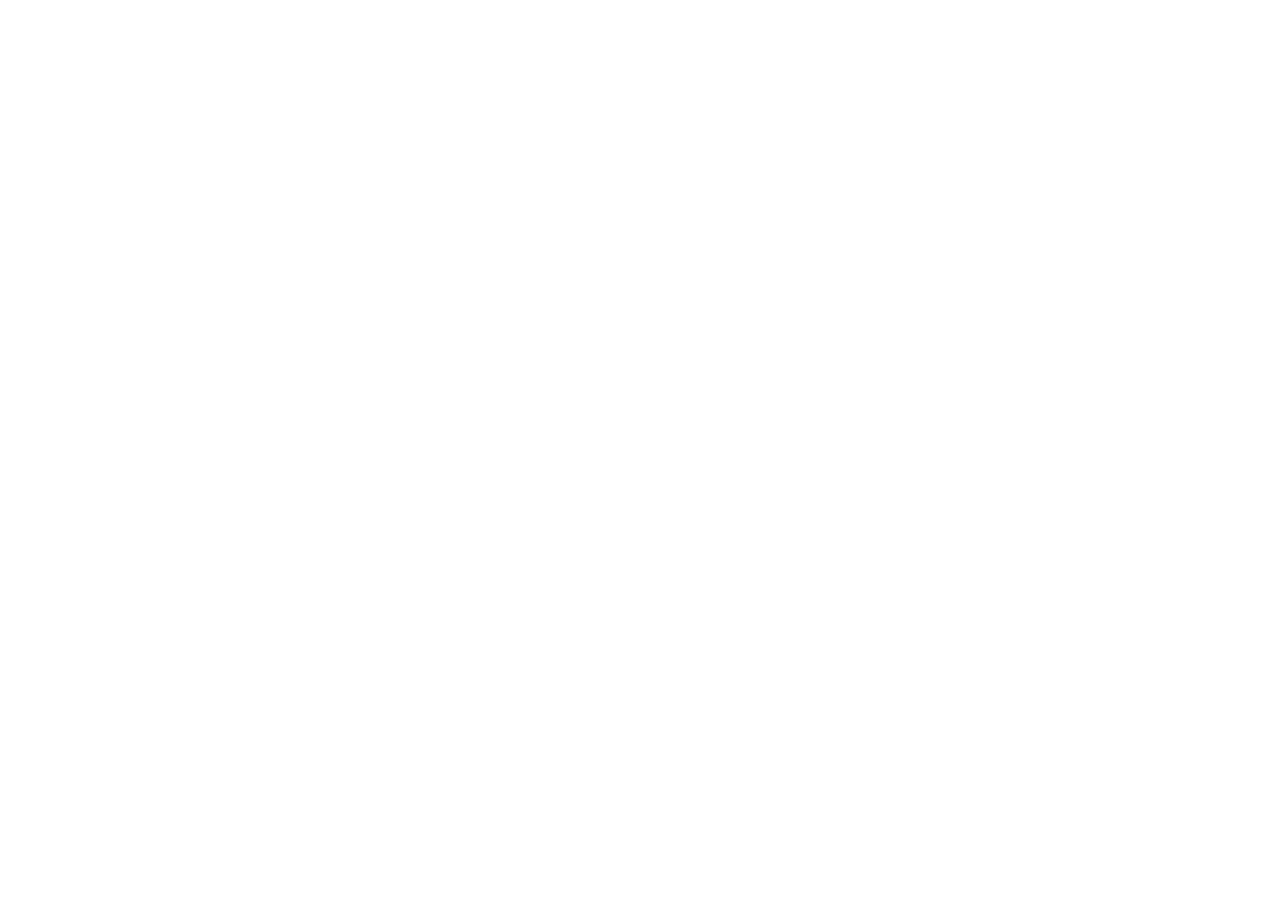
==== index.html @ 4b537f4a "init project" ====
<!DOCTYPE html>
<html lang="en">

<head>
    <meta charset="UTF-8">
    <meta name="viewport" content="width=device-width, initial-scale=1.0">
    <title>Document</title>
</head>

<body>

</body>

</html>
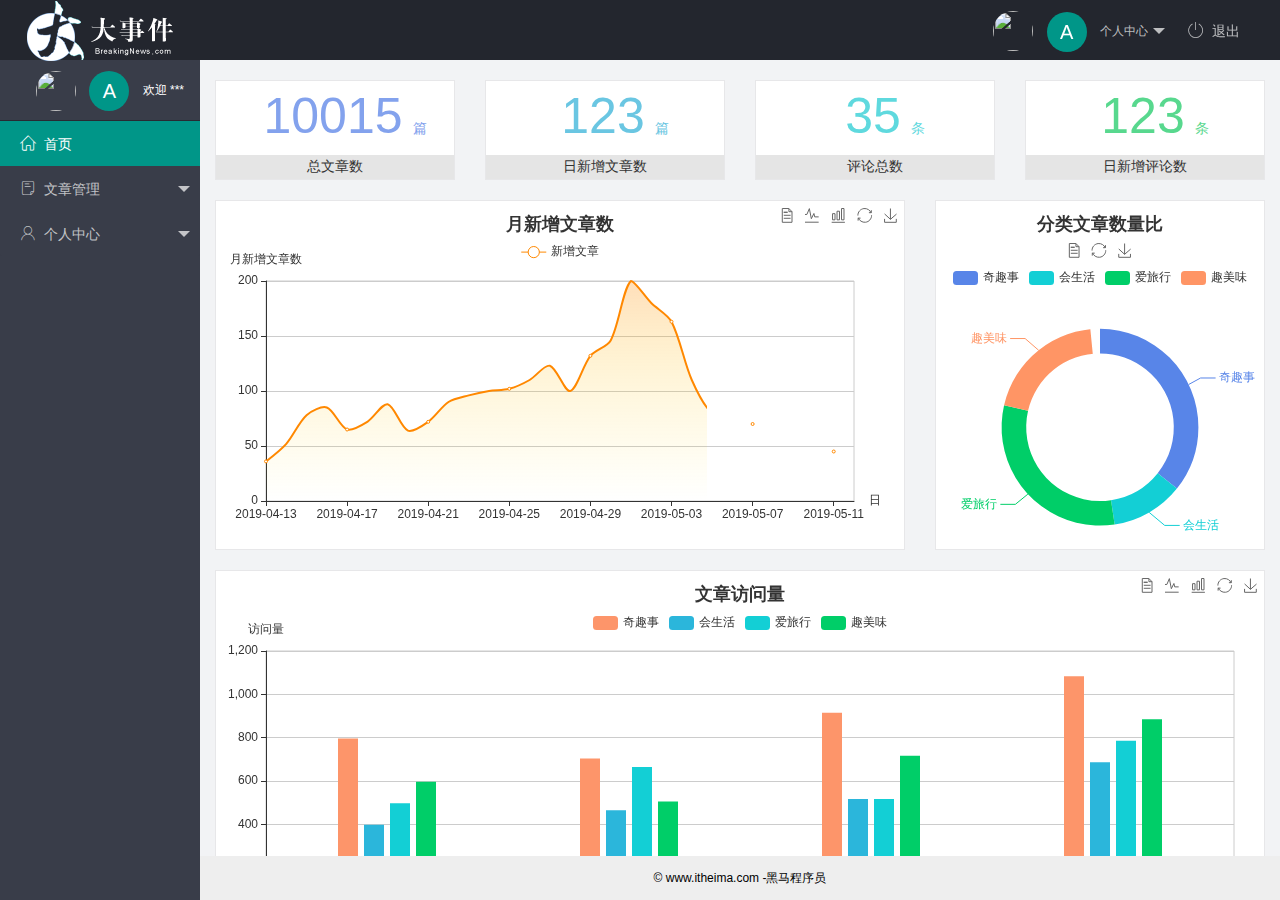
==== commit 64604e31: "完成了主页功能的开发" ====
--- a/index.html
+++ b/index.html
@@ -4,11 +4,93 @@
 <head>
     <meta charset="UTF-8">
     <meta name="viewport" content="width=device-width, initial-scale=1.0">
-    <title>Document</title>
+    <title>后台主页</title>
+    <!-- 导入layui的样式表 -->
+    <link rel="stylesheet" href="./assets/lib/layui/css/layui.css">
+    <!-- 导入第三方图标库 -->
+    <link rel="stylesheet" href="./assets/fonts/iconfont.css">
+    <!-- 导入自己的css样式 -->
+    <link rel="stylesheet" href="./assets/css/index.css">
 </head>
 
-<body>
+<body class="layui-layout-body">
+    <div class="layui-layout layui-layout-admin">
+        <div class="layui-header">
+            <div class="layui-logo">
+                <img src="./assets/images/logo.png" alt="">
+            </div>
+            <!-- 头部区域（可配合layui已有的水平导航） -->
+            <ul class="layui-nav layui-layout-right">
+                <li class="layui-nav-item">
+                    <a href="javascript:;" class="userinfo">
+                        <img src="http://t.cn/RCzsdCq" class="layui-nav-img">
+                        <span class="text-avatar">A</span>
+                        个人中心
+                    </a>
+                    <dl class="layui-nav-child">
+                        <dd><a href="">基本资料</a></dd>
+                        <dd><a href="">更换头像</a></dd>
+                        <dd><a href="">重置密码</a></dd>
+                    </dl>
+                </li>
+                <li class="layui-nav-item "><a href="javascript:;" id="btnLogout"><span
+                            class="iconfont icon-tuichu"></span>退出</a></li>
+            </ul>
+        </div>
 
+        <div class="layui-side layui-bg-black">
+            <div class="layui-side-scroll">
+                <!-- 左侧导航区域（可配合layui已有的垂直导航） -->
+                <div class="userinfo">
+                    <!-- 图片头像 -->
+                    <img src="http://t.cn/RCzsdCq" class="layui-nav-img">
+                    <!-- 文字头像 -->
+                    <span class="text-avatar">A</span>
+                    <span id="welcome">欢迎 ***</span>
+                </div>
+                <ul class="layui-nav layui-nav-tree" lay-shrink="all">
+                    <li class="layui-nav-item layui-nav-itemed">
+                    <li class="layui-nav-item layui-this">
+                        <a href="./home/dashboard.html" target="fm"><span class="iconfont icon-home"></span>首页</a>
+                    </li>
+                    </li>
+                    <li class="layui-nav-item">
+                        <a href="javascript:;"><span class="iconfont icon-16"></span>文章管理</a>
+                        <dl class="layui-nav-child">
+                            <dd><a href="javascript:;"><i class="layui-icon layui-icon-app"></i>文章类别</a></dd>
+                            <dd><a href="javascript:;"><i class="layui-icon layui-icon-app"></i>文章列表</a></dd>
+                            <dd><a href="javascript:;"><i class="layui-icon layui-icon-app"></i>发表文章</a></dd>
+                        </dl>
+                    </li>
+                    <li class="layui-nav-item">
+                        <a href="javascript:;"><span class="iconfont icon-user"></span>个人中心</a>
+                        <dl class="layui-nav-child">
+                            <dd><a href="javascript:;"><i class="layui-icon layui-icon-app"></i>基本资料</a></dd>
+                            <dd><a href="javascript:;"><i class="layui-icon layui-icon-app"></i>更换头像</a></dd>
+                            <dd><a href="javascript:;"><i class="layui-icon layui-icon-app"></i>重置密码</a></dd>
+                        </dl>
+                    </li>
+
+                </ul>
+            </div>
+        </div>
+        <!-- 内容主体区域 -->
+        <div class="layui-body">
+            <iframe name="fm" src="./home/dashboard.html" frameborder="0"></iframe>
+        </div>
+        <!-- 底部固定区域 -->
+        <div class="layui-footer">
+            © www.itheima.com -黑马程序员
+        </div>
+    </div>
+    <!-- 导入layui的JS文件 -->
+    <script src="./assets/lib/layui/layui.all.js"></script>
+    <!-- 导入 jQuery -->
+    <script src="./assets/lib/jquery.js"></script>
+    <!-- 导入自己封装的 baseAPI -->
+    <script src="./assets/js/baseAPI.js"></script>
+    <!-- 导入自己的 js 文件 -->
+    <script src="./assets/js/index.js"></script>
 </body>
 
 </html>--- a/assets/lib/layui/css/layui.css
+++ b/assets/lib/layui/css/layui.css
@@ -0,0 +1,2 @@
+/** layui-v2.5.5 MIT License By https://www.layui.com */
+ .layui-inline,img{display:inline-block;vertical-align:middle}h1,h2,h3,h4,h5,h6{font-weight:400}.layui-edge,.layui-header,.layui-inline,.layui-main{position:relative}.layui-body,.layui-edge,.layui-elip{overflow:hidden}.layui-btn,.layui-edge,.layui-inline,img{vertical-align:middle}.layui-btn,.layui-disabled,.layui-icon,.layui-unselect{-moz-user-select:none;-webkit-user-select:none;-ms-user-select:none}.layui-elip,.layui-form-checkbox span,.layui-form-pane .layui-form-label{text-overflow:ellipsis;white-space:nowrap}.layui-breadcrumb,.layui-tree-btnGroup{visibility:hidden}blockquote,body,button,dd,div,dl,dt,form,h1,h2,h3,h4,h5,h6,input,li,ol,p,pre,td,textarea,th,ul{margin:0;padding:0;-webkit-tap-highlight-color:rgba(0,0,0,0)}a:active,a:hover{outline:0}img{border:none}li{list-style:none}table{border-collapse:collapse;border-spacing:0}h4,h5,h6{font-size:100%}button,input,optgroup,option,select,textarea{font-family:inherit;font-size:inherit;font-style:inherit;font-weight:inherit;outline:0}pre{white-space:pre-wrap;white-space:-moz-pre-wrap;white-space:-pre-wrap;white-space:-o-pre-wrap;word-wrap:break-word}body{line-height:24px;font:14px Helvetica Neue,Helvetica,PingFang SC,Tahoma,Arial,sans-serif}hr{height:1px;margin:10px 0;border:0;clear:both}a{color:#333;text-decoration:none}a:hover{color:#777}a cite{font-style:normal;*cursor:pointer}.layui-border-box,.layui-border-box *{box-sizing:border-box}.layui-box,.layui-box *{box-sizing:content-box}.layui-clear{clear:both;*zoom:1}.layui-clear:after{content:'\20';clear:both;*zoom:1;display:block;height:0}.layui-inline{*display:inline;*zoom:1}.layui-edge{display:inline-block;width:0;height:0;border-width:6px;border-style:dashed;border-color:transparent}.layui-edge-top{top:-4px;border-bottom-color:#999;border-bottom-style:solid}.layui-edge-right{border-left-color:#999;border-left-style:solid}.layui-edge-bottom{top:2px;border-top-color:#999;border-top-style:solid}.layui-edge-left{border-right-color:#999;border-right-style:solid}.layui-disabled,.layui-disabled:hover{color:#d2d2d2!important;cursor:not-allowed!important}.layui-circle{border-radius:100%}.layui-show{display:block!important}.layui-hide{display:none!important}@font-face{font-family:layui-icon;src:url(../font/iconfont.eot?v=250);src:url(../font/iconfont.eot?v=250#iefix) format('embedded-opentype'),url(../font/iconfont.woff2?v=250) format('woff2'),url(../font/iconfont.woff?v=250) format('woff'),url(../font/iconfont.ttf?v=250) format('truetype'),url(../font/iconfont.svg?v=250#layui-icon) format('svg')}.layui-icon{font-family:layui-icon!important;font-size:16px;font-style:normal;-webkit-font-smoothing:antialiased;-moz-osx-font-smoothing:grayscale}.layui-icon-reply-fill:before{content:"\e611"}.layui-icon-set-fill:before{content:"\e614"}.layui-icon-menu-fill:before{content:"\e60f"}.layui-icon-search:before{content:"\e615"}.layui-icon-share:before{content:"\e641"}.layui-icon-set-sm:before{content:"\e620"}.layui-icon-engine:before{content:"\e628"}.layui-icon-close:before{content:"\1006"}.layui-icon-close-fill:before{content:"\1007"}.layui-icon-chart-screen:before{content:"\e629"}.layui-icon-star:before{content:"\e600"}.layui-icon-circle-dot:before{content:"\e617"}.layui-icon-chat:before{content:"\e606"}.layui-icon-release:before{content:"\e609"}.layui-icon-list:before{content:"\e60a"}.layui-icon-chart:before{content:"\e62c"}.layui-icon-ok-circle:before{content:"\1005"}.layui-icon-layim-theme:before{content:"\e61b"}.layui-icon-table:before{content:"\e62d"}.layui-icon-right:before{content:"\e602"}.layui-icon-left:before{content:"\e603"}.layui-icon-cart-simple:before{content:"\e698"}.layui-icon-face-cry:before{content:"\e69c"}.layui-icon-face-smile:before{content:"\e6af"}.layui-icon-survey:before{content:"\e6b2"}.layui-icon-tree:before{content:"\e62e"}.layui-icon-upload-circle:before{content:"\e62f"}.layui-icon-add-circle:before{content:"\e61f"}.layui-icon-download-circle:before{content:"\e601"}.layui-icon-templeate-1:before{content:"\e630"}.layui-icon-util:before{content:"\e631"}.layui-icon-face-surprised:before{content:"\e664"}.layui-icon-edit:before{content:"\e642"}.layui-icon-speaker:before{content:"\e645"}.layui-icon-down:before{content:"\e61a"}.layui-icon-file:before{content:"\e621"}.layui-icon-layouts:before{content:"\e632"}.layui-icon-rate-half:before{content:"\e6c9"}.layui-icon-add-circle-fine:before{content:"\e608"}.layui-icon-prev-circle:before{content:"\e633"}.layui-icon-read:before{content:"\e705"}.layui-icon-404:before{content:"\e61c"}.layui-icon-carousel:before{content:"\e634"}.layui-icon-help:before{content:"\e607"}.layui-icon-code-circle:before{content:"\e635"}.layui-icon-water:before{content:"\e636"}.layui-icon-username:before{content:"\e66f"}.layui-icon-find-fill:before{content:"\e670"}.layui-icon-about:before{content:"\e60b"}.layui-icon-location:before{content:"\e715"}.layui-icon-up:before{content:"\e619"}.layui-icon-pause:before{content:"\e651"}.layui-icon-date:before{content:"\e637"}.layui-icon-layim-uploadfile:before{content:"\e61d"}.layui-icon-delete:before{content:"\e640"}.layui-icon-play:before{content:"\e652"}.layui-icon-top:before{content:"\e604"}.layui-icon-friends:before{content:"\e612"}.layui-icon-refresh-3:before{content:"\e9aa"}.layui-icon-ok:before{content:"\e605"}.layui-icon-layer:before{content:"\e638"}.layui-icon-face-smile-fine:before{content:"\e60c"}.layui-icon-dollar:before{content:"\e659"}.layui-icon-group:before{content:"\e613"}.layui-icon-layim-download:before{content:"\e61e"}.layui-icon-picture-fine:before{content:"\e60d"}.layui-icon-link:before{content:"\e64c"}.layui-icon-diamond:before{content:"\e735"}.layui-icon-log:before{content:"\e60e"}.layui-icon-rate-solid:before{content:"\e67a"}.layui-icon-fonts-del:before{content:"\e64f"}.layui-icon-unlink:before{content:"\e64d"}.layui-icon-fonts-clear:before{content:"\e639"}.layui-icon-triangle-r:before{content:"\e623"}.layui-icon-circle:before{content:"\e63f"}.layui-icon-radio:before{content:"\e643"}.layui-icon-align-center:before{content:"\e647"}.layui-icon-align-right:before{content:"\e648"}.layui-icon-align-left:before{content:"\e649"}.layui-icon-loading-1:before{content:"\e63e"}.layui-icon-return:before{content:"\e65c"}.layui-icon-fonts-strong:before{content:"\e62b"}.layui-icon-upload:before{content:"\e67c"}.layui-icon-dialogue:before{content:"\e63a"}.layui-icon-video:before{content:"\e6ed"}.layui-icon-headset:before{content:"\e6fc"}.layui-icon-cellphone-fine:before{content:"\e63b"}.layui-icon-add-1:before{content:"\e654"}.layui-icon-face-smile-b:before{content:"\e650"}.layui-icon-fonts-html:before{content:"\e64b"}.layui-icon-form:before{content:"\e63c"}.layui-icon-cart:before{content:"\e657"}.layui-icon-camera-fill:before{content:"\e65d"}.layui-icon-tabs:before{content:"\e62a"}.layui-icon-fonts-code:before{content:"\e64e"}.layui-icon-fire:before{content:"\e756"}.layui-icon-set:before{content:"\e716"}.layui-icon-fonts-u:before{content:"\e646"}.layui-icon-triangle-d:before{content:"\e625"}.layui-icon-tips:before{content:"\e702"}.layui-icon-picture:before{content:"\e64a"}.layui-icon-more-vertical:before{content:"\e671"}.layui-icon-flag:before{content:"\e66c"}.layui-icon-loading:before{content:"\e63d"}.layui-icon-fonts-i:before{content:"\e644"}.layui-icon-refresh-1:before{content:"\e666"}.layui-icon-rmb:before{content:"\e65e"}.layui-icon-home:before{content:"\e68e"}.layui-icon-user:before{content:"\e770"}.layui-icon-notice:before{content:"\e667"}.layui-icon-login-weibo:before{content:"\e675"}.layui-icon-voice:before{content:"\e688"}.layui-icon-upload-drag:before{content:"\e681"}.layui-icon-login-qq:before{content:"\e676"}.layui-icon-snowflake:before{content:"\e6b1"}.layui-icon-file-b:before{content:"\e655"}.layui-icon-template:before{content:"\e663"}.layui-icon-auz:before{content:"\e672"}.layui-icon-console:before{content:"\e665"}.layui-icon-app:before{content:"\e653"}.layui-icon-prev:before{content:"\e65a"}.layui-icon-website:before{content:"\e7ae"}.layui-icon-next:before{content:"\e65b"}.layui-icon-component:before{content:"\e857"}.layui-icon-more:before{content:"\e65f"}.layui-icon-login-wechat:before{content:"\e677"}.layui-icon-shrink-right:before{content:"\e668"}.layui-icon-spread-left:before{content:"\e66b"}.layui-icon-camera:before{content:"\e660"}.layui-icon-note:before{content:"\e66e"}.layui-icon-refresh:before{content:"\e669"}.layui-icon-female:before{content:"\e661"}.layui-icon-male:before{content:"\e662"}.layui-icon-password:before{content:"\e673"}.layui-icon-senior:before{content:"\e674"}.layui-icon-theme:before{content:"\e66a"}.layui-icon-tread:before{content:"\e6c5"}.layui-icon-praise:before{content:"\e6c6"}.layui-icon-star-fill:before{content:"\e658"}.layui-icon-rate:before{content:"\e67b"}.layui-icon-template-1:before{content:"\e656"}.layui-icon-vercode:before{content:"\e679"}.layui-icon-cellphone:before{content:"\e678"}.layui-icon-screen-full:before{content:"\e622"}.layui-icon-screen-restore:before{content:"\e758"}.layui-icon-cols:before{content:"\e610"}.layui-icon-export:before{content:"\e67d"}.layui-icon-print:before{content:"\e66d"}.layui-icon-slider:before{content:"\e714"}.layui-icon-addition:before{content:"\e624"}.layui-icon-subtraction:before{content:"\e67e"}.layui-icon-service:before{content:"\e626"}.layui-icon-transfer:before{content:"\e691"}.layui-main{width:1140px;margin:0 auto}.layui-header{z-index:1000;height:60px}.layui-header a:hover{transition:all .5s;-webkit-transition:all .5s}.layui-side{position:fixed;left:0;top:0;bottom:0;z-index:999;width:200px;overflow-x:hidden}.layui-side-scroll{position:relative;width:220px;height:100%;overflow-x:hidden}.layui-body{position:absolute;left:200px;right:0;top:0;bottom:0;z-index:998;width:auto;overflow-y:auto;box-sizing:border-box}.layui-layout-body{overflow:hidden}.layui-layout-admin .layui-header{background-color:#23262E}.layui-layout-admin .layui-side{top:60px;width:200px;overflow-x:hidden}.layui-layout-admin .layui-body{position:fixed;top:60px;bottom:44px}.layui-layout-admin .layui-main{width:auto;margin:0 15px}.layui-layout-admin .layui-footer{position:fixed;left:200px;right:0;bottom:0;height:44px;line-height:44px;padding:0 15px;background-color:#eee}.layui-layout-admin .layui-logo{position:absolute;left:0;top:0;width:200px;height:100%;line-height:60px;text-align:center;color:#009688;font-size:16px}.layui-layout-admin .layui-header .layui-nav{background:0 0}.layui-layout-left{position:absolute!important;left:200px;top:0}.layui-layout-right{position:absolute!important;right:0;top:0}.layui-container{position:relative;margin:0 auto;padding:0 15px;box-sizing:border-box}.layui-fluid{position:relative;margin:0 auto;padding:0 15px}.layui-row:after,.layui-row:before{content:'';display:block;clear:both}.layui-col-lg1,.layui-col-lg10,.layui-col-lg11,.layui-col-lg12,.layui-col-lg2,.layui-col-lg3,.layui-col-lg4,.layui-col-lg5,.layui-col-lg6,.layui-col-lg7,.layui-col-lg8,.layui-col-lg9,.layui-col-md1,.layui-col-md10,.layui-col-md11,.layui-col-md12,.layui-col-md2,.layui-col-md3,.layui-col-md4,.layui-col-md5,.layui-col-md6,.layui-col-md7,.layui-col-md8,.layui-col-md9,.layui-col-sm1,.layui-col-sm10,.layui-col-sm11,.layui-col-sm12,.layui-col-sm2,.layui-col-sm3,.layui-col-sm4,.layui-col-sm5,.layui-col-sm6,.layui-col-sm7,.layui-col-sm8,.layui-col-sm9,.layui-col-xs1,.layui-col-xs10,.layui-col-xs11,.layui-col-xs12,.layui-col-xs2,.layui-col-xs3,.layui-col-xs4,.layui-col-xs5,.layui-col-xs6,.layui-col-xs7,.layui-col-xs8,.layui-col-xs9{position:relative;display:block;box-sizing:border-box}.layui-col-xs1,.layui-col-xs10,.layui-col-xs11,.layui-col-xs12,.layui-col-xs2,.layui-col-xs3,.layui-col-xs4,.layui-col-xs5,.layui-col-xs6,.layui-col-xs7,.layui-col-xs8,.layui-col-xs9{float:left}.layui-col-xs1{width:8.33333333%}.layui-col-xs2{width:16.66666667%}.layui-col-xs3{width:25%}.layui-col-xs4{width:33.33333333%}.layui-col-xs5{width:41.66666667%}.layui-col-xs6{width:50%}.layui-col-xs7{width:58.33333333%}.layui-col-xs8{width:66.66666667%}.layui-col-xs9{width:75%}.layui-col-xs10{width:83.33333333%}.layui-col-xs11{width:91.66666667%}.layui-col-xs12{width:100%}.layui-col-xs-offset1{margin-left:8.33333333%}.layui-col-xs-offset2{margin-left:16.66666667%}.layui-col-xs-offset3{margin-left:25%}.layui-col-xs-offset4{margin-left:33.33333333%}.layui-col-xs-offset5{margin-left:41.66666667%}.layui-col-xs-offset6{margin-left:50%}.layui-col-xs-offset7{margin-left:58.33333333%}.layui-col-xs-offset8{margin-left:66.66666667%}.layui-col-xs-offset9{margin-left:75%}.layui-col-xs-offset10{margin-left:83.33333333%}.layui-col-xs-offset11{margin-left:91.66666667%}.layui-col-xs-offset12{margin-left:100%}@media screen and (max-width:768px){.layui-hide-xs{display:none!important}.layui-show-xs-block{display:block!important}.layui-show-xs-inline{display:inline!important}.layui-show-xs-inline-block{display:inline-block!important}}@media screen and (min-width:768px){.layui-container{width:750px}.layui-hide-sm{display:none!important}.layui-show-sm-block{display:block!important}.layui-show-sm-inline{display:inline!important}.layui-show-sm-inline-block{display:inline-block!important}.layui-col-sm1,.layui-col-sm10,.layui-col-sm11,.layui-col-sm12,.layui-col-sm2,.layui-col-sm3,.layui-col-sm4,.layui-col-sm5,.layui-col-sm6,.layui-col-sm7,.layui-col-sm8,.layui-col-sm9{float:left}.layui-col-sm1{width:8.33333333%}.layui-col-sm2{width:16.66666667%}.layui-col-sm3{width:25%}.layui-col-sm4{width:33.33333333%}.layui-col-sm5{width:41.66666667%}.layui-col-sm6{width:50%}.layui-col-sm7{width:58.33333333%}.layui-col-sm8{width:66.66666667%}.layui-col-sm9{width:75%}.layui-col-sm10{width:83.33333333%}.layui-col-sm11{width:91.66666667%}.layui-col-sm12{width:100%}.layui-col-sm-offset1{margin-left:8.33333333%}.layui-col-sm-offset2{margin-left:16.66666667%}.layui-col-sm-offset3{margin-left:25%}.layui-col-sm-offset4{margin-left:33.33333333%}.layui-col-sm-offset5{margin-left:41.66666667%}.layui-col-sm-offset6{margin-left:50%}.layui-col-sm-offset7{margin-left:58.33333333%}.layui-col-sm-offset8{margin-left:66.66666667%}.layui-col-sm-offset9{margin-left:75%}.layui-col-sm-offset10{margin-left:83.33333333%}.layui-col-sm-offset11{margin-left:91.66666667%}.layui-col-sm-offset12{margin-left:100%}}@media screen and (min-width:992px){.layui-container{width:970px}.layui-hide-md{display:none!important}.layui-show-md-block{display:block!important}.layui-show-md-inline{display:inline!important}.layui-show-md-inline-block{display:inline-block!important}.layui-col-md1,.layui-col-md10,.layui-col-md11,.layui-col-md12,.layui-col-md2,.layui-col-md3,.layui-col-md4,.layui-col-md5,.layui-col-md6,.layui-col-md7,.layui-col-md8,.layui-col-md9{float:left}.layui-col-md1{width:8.33333333%}.layui-col-md2{width:16.66666667%}.layui-col-md3{width:25%}.layui-col-md4{width:33.33333333%}.layui-col-md5{width:41.66666667%}.layui-col-md6{width:50%}.layui-col-md7{width:58.33333333%}.layui-col-md8{width:66.66666667%}.layui-col-md9{width:75%}.layui-col-md10{width:83.33333333%}.layui-col-md11{width:91.66666667%}.layui-col-md12{width:100%}.layui-col-md-offset1{margin-left:8.33333333%}.layui-col-md-offset2{margin-left:16.66666667%}.layui-col-md-offset3{margin-left:25%}.layui-col-md-offset4{margin-left:33.33333333%}.layui-col-md-offset5{margin-left:41.66666667%}.layui-col-md-offset6{margin-left:50%}.layui-col-md-offset7{margin-left:58.33333333%}.layui-col-md-offset8{margin-left:66.66666667%}.layui-col-md-offset9{margin-left:75%}.layui-col-md-offset10{margin-left:83.33333333%}.layui-col-md-offset11{margin-left:91.66666667%}.layui-col-md-offset12{margin-left:100%}}@media screen and (min-width:1200px){.layui-container{width:1170px}.layui-hide-lg{display:none!important}.layui-show-lg-block{display:block!important}.layui-show-lg-inline{display:inline!important}.layui-show-lg-inline-block{display:inline-block!important}.layui-col-lg1,.layui-col-lg10,.layui-col-lg11,.layui-col-lg12,.layui-col-lg2,.layui-col-lg3,.layui-col-lg4,.layui-col-lg5,.layui-col-lg6,.layui-col-lg7,.layui-col-lg8,.layui-col-lg9{float:left}.layui-col-lg1{width:8.33333333%}.layui-col-lg2{width:16.66666667%}.layui-col-lg3{width:25%}.layui-col-lg4{width:33.33333333%}.layui-col-lg5{width:41.66666667%}.layui-col-lg6{width:50%}.layui-col-lg7{width:58.33333333%}.layui-col-lg8{width:66.66666667%}.layui-col-lg9{width:75%}.layui-col-lg10{width:83.33333333%}.layui-col-lg11{width:91.66666667%}.layui-col-lg12{width:100%}.layui-col-lg-offset1{margin-left:8.33333333%}.layui-col-lg-offset2{margin-left:16.66666667%}.layui-col-lg-offset3{margin-left:25%}.layui-col-lg-offset4{margin-left:33.33333333%}.layui-col-lg-offset5{margin-left:41.66666667%}.layui-col-lg-offset6{margin-left:50%}.layui-col-lg-offset7{margin-left:58.33333333%}.layui-col-lg-offset8{margin-left:66.66666667%}.layui-col-lg-offset9{margin-left:75%}.layui-col-lg-offset10{margin-left:83.33333333%}.layui-col-lg-offset11{margin-left:91.66666667%}.layui-col-lg-offset12{margin-left:100%}}.layui-col-space1{margin:-.5px}.layui-col-space1>*{padding:.5px}.layui-col-space3{margin:-1.5px}.layui-col-space3>*{padding:1.5px}.layui-col-space5{margin:-2.5px}.layui-col-space5>*{padding:2.5px}.layui-col-space8{margin:-3.5px}.layui-col-space8>*{padding:3.5px}.layui-col-space10{margin:-5px}.layui-col-space10>*{padding:5px}.layui-col-space12{margin:-6px}.layui-col-space12>*{padding:6px}.layui-col-space15{margin:-7.5px}.layui-col-space15>*{padding:7.5px}.layui-col-space18{margin:-9px}.layui-col-space18>*{padding:9px}.layui-col-space20{margin:-10px}.layui-col-space20>*{padding:10px}.layui-col-space22{margin:-11px}.layui-col-space22>*{padding:11px}.layui-col-space25{margin:-12.5px}.layui-col-space25>*{padding:12.5px}.layui-col-space30{margin:-15px}.layui-col-space30>*{padding:15px}.layui-btn,.layui-input,.layui-select,.layui-textarea,.layui-upload-button{outline:0;-webkit-appearance:none;transition:all .3s;-webkit-transition:all .3s;box-sizing:border-box}.layui-elem-quote{margin-bottom:10px;padding:15px;line-height:22px;border-left:5px solid #009688;border-radius:0 2px 2px 0;background-color:#f2f2f2}.layui-quote-nm{border-style:solid;border-width:1px 1px 1px 5px;background:0 0}.layui-elem-field{margin-bottom:10px;padding:0;border-width:1px;border-style:solid}.layui-elem-field legend{margin-left:20px;padding:0 10px;font-size:20px;font-weight:300}.layui-field-title{margin:10px 0 20px;border-width:1px 0 0}.layui-field-box{padding:10px 15px}.layui-field-title .layui-field-box{padding:10px 0}.layui-progress{position:relative;height:6px;border-radius:20px;background-color:#e2e2e2}.layui-progress-bar{position:absolute;left:0;top:0;width:0;max-width:100%;height:6px;border-radius:20px;text-align:right;background-color:#5FB878;transition:all .3s;-webkit-transition:all .3s}.layui-progress-big,.layui-progress-big .layui-progress-bar{height:18px;line-height:18px}.layui-progress-text{position:relative;top:-20px;line-height:18px;font-size:12px;color:#666}.layui-progress-big .layui-progress-text{position:static;padding:0 10px;color:#fff}.layui-collapse{border-width:1px;border-style:solid;border-radius:2px}.layui-colla-content,.layui-colla-item{border-top-width:1px;border-top-style:solid}.layui-colla-item:first-child{border-top:none}.layui-colla-title{position:relative;height:42px;line-height:42px;padding:0 15px 0 35px;color:#333;background-color:#f2f2f2;cursor:pointer;font-size:14px;overflow:hidden}.layui-colla-content{display:none;padding:10px 15px;line-height:22px;color:#666}.layui-colla-icon{position:absolute;left:15px;top:0;font-size:14px}.layui-card{margin-bottom:15px;border-radius:2px;background-color:#fff;box-shadow:0 1px 2px 0 rgba(0,0,0,.05)}.layui-card:last-child{margin-bottom:0}.layui-card-header{position:relative;height:42px;line-height:42px;padding:0 15px;border-bottom:1px solid #f6f6f6;color:#333;border-radius:2px 2px 0 0;font-size:14px}.layui-bg-black,.layui-bg-blue,.layui-bg-cyan,.layui-bg-green,.layui-bg-orange,.layui-bg-red{color:#fff!important}.layui-card-body{position:relative;padding:10px 15px;line-height:24px}.layui-card-body[pad15]{padding:15px}.layui-card-body[pad20]{padding:20px}.layui-card-body .layui-table{margin:5px 0}.layui-card .layui-tab{margin:0}.layui-panel-window{position:relative;padding:15px;border-radius:0;border-top:5px solid #E6E6E6;background-color:#fff}.layui-auxiliar-moving{position:fixed;left:0;right:0;top:0;bottom:0;width:100%;height:100%;background:0 0;z-index:9999999999}.layui-form-label,.layui-form-mid,.layui-form-select,.layui-input-block,.layui-input-inline,.layui-textarea{position:relative}.layui-bg-red{background-color:#FF5722!important}.layui-bg-orange{background-color:#FFB800!important}.layui-bg-green{background-color:#009688!important}.layui-bg-cyan{background-color:#2F4056!important}.layui-bg-blue{background-color:#1E9FFF!important}.layui-bg-black{background-color:#393D49!important}.layui-bg-gray{background-color:#eee!important;color:#666!important}.layui-badge-rim,.layui-colla-content,.layui-colla-item,.layui-collapse,.layui-elem-field,.layui-form-pane .layui-form-item[pane],.layui-form-pane .layui-form-label,.layui-input,.layui-layedit,.layui-layedit-tool,.layui-quote-nm,.layui-select,.layui-tab-bar,.layui-tab-card,.layui-tab-title,.layui-tab-title .layui-this:after,.layui-textarea{border-color:#e6e6e6}.layui-timeline-item:before,hr{background-color:#e6e6e6}.layui-text{line-height:22px;font-size:14px;color:#666}.layui-text h1,.layui-text h2,.layui-text h3{font-weight:500;color:#333}.layui-text h1{font-size:30px}.layui-text h2{font-size:24px}.layui-text h3{font-size:18px}.layui-text a:not(.layui-btn){color:#01AAED}.layui-text a:not(.layui-btn):hover{text-decoration:underline}.layui-text ul{padding:5px 0 5px 15px}.layui-text ul li{margin-top:5px;list-style-type:disc}.layui-text em,.layui-word-aux{color:#999!important;padding:0 5px!important}.layui-btn{display:inline-block;height:38px;line-height:38px;padding:0 18px;background-color:#009688;color:#fff;white-space:nowrap;text-align:center;font-size:14px;border:none;border-radius:2px;cursor:pointer}.layui-btn:hover{opacity:.8;filter:alpha(opacity=80);color:#fff}.layui-btn:active{opacity:1;filter:alpha(opacity=100)}.layui-btn+.layui-btn{margin-left:10px}.layui-btn-container{font-size:0}.layui-btn-container .layui-btn{margin-right:10px;margin-bottom:10px}.layui-btn-container .layui-btn+.layui-btn{margin-left:0}.layui-table .layui-btn-container .layui-btn{margin-bottom:9px}.layui-btn-radius{border-radius:100px}.layui-btn .layui-icon{margin-right:3px;font-size:18px;vertical-align:bottom;vertical-align:middle\9}.layui-btn-primary{border:1px solid #C9C9C9;background-color:#fff;color:#555}.layui-btn-primary:hover{border-color:#009688;color:#333}.layui-btn-normal{background-color:#1E9FFF}.layui-btn-warm{background-color:#FFB800}.layui-btn-danger{background-color:#FF5722}.layui-btn-checked{background-color:#5FB878}.layui-btn-disabled,.layui-btn-disabled:active,.layui-btn-disabled:hover{border:1px solid #e6e6e6;background-color:#FBFBFB;color:#C9C9C9;cursor:not-allowed;opacity:1}.layui-btn-lg{height:44px;line-height:44px;padding:0 25px;font-size:16px}.layui-btn-sm{height:30px;line-height:30px;padding:0 10px;font-size:12px}.layui-btn-sm i{font-size:16px!important}.layui-btn-xs{height:22px;line-height:22px;padding:0 5px;font-size:12px}.layui-btn-xs i{font-size:14px!important}.layui-btn-group{display:inline-block;vertical-align:middle;font-size:0}.layui-btn-group .layui-btn{margin-left:0!important;margin-right:0!important;border-left:1px solid rgba(255,255,255,.5);border-radius:0}.layui-btn-group .layui-btn-primary{border-left:none}.layui-btn-group .layui-btn-primary:hover{border-color:#C9C9C9;color:#009688}.layui-btn-group .layui-btn:first-child{border-left:none;border-radius:2px 0 0 2px}.layui-btn-group .layui-btn-primary:first-child{border-left:1px solid #c9c9c9}.layui-btn-group .layui-btn:last-child{border-radius:0 2px 2px 0}.layui-btn-group .layui-btn+.layui-btn{margin-left:0}.layui-btn-group+.layui-btn-group{margin-left:10px}.layui-btn-fluid{width:100%}.layui-input,.layui-select,.layui-textarea{height:38px;line-height:1.3;line-height:38px\9;border-width:1px;border-style:solid;background-color:#fff;border-radius:2px}.layui-input::-webkit-input-placeholder,.layui-select::-webkit-input-placeholder,.layui-textarea::-webkit-input-placeholder{line-height:1.3}.layui-input,.layui-textarea{display:block;width:100%;padding-left:10px}.layui-input:hover,.layui-textarea:hover{border-color:#D2D2D2!important}.layui-input:focus,.layui-textarea:focus{border-color:#C9C9C9!important}.layui-textarea{min-height:100px;height:auto;line-height:20px;padding:6px 10px;resize:vertical}.layui-select{padding:0 10px}.layui-form input[type=checkbox],.layui-form input[type=radio],.layui-form select{display:none}.layui-form [lay-ignore]{display:initial}.layui-form-item{margin-bottom:15px;clear:both;*zoom:1}.layui-form-item:after{content:'\20';clear:both;*zoom:1;display:block;height:0}.layui-form-label{float:left;display:block;padding:9px 15px;width:80px;font-weight:400;line-height:20px;text-align:right}.layui-form-label-col{display:block;float:none;padding:9px 0;line-height:20px;text-align:left}.layui-form-item .layui-inline{margin-bottom:5px;margin-right:10px}.layui-input-block{margin-left:110px;min-height:36px}.layui-input-inline{display:inline-block;vertical-align:middle}.layui-form-item .layui-input-inline{float:left;width:190px;margin-right:10px}.layui-form-text .layui-input-inline{width:auto}.layui-form-mid{float:left;display:block;padding:9px 0!important;line-height:20px;margin-right:10px}.layui-form-danger+.layui-form-select .layui-input,.layui-form-danger:focus{border-color:#FF5722!important}.layui-form-select .layui-input{padding-right:30px;cursor:pointer}.layui-form-select .layui-edge{position:absolute;right:10px;top:50%;margin-top:-3px;cursor:pointer;border-width:6px;border-top-color:#c2c2c2;border-top-style:solid;transition:all .3s;-webkit-transition:all .3s}.layui-form-select dl{display:none;position:absolute;left:0;top:42px;padding:5px 0;z-index:899;min-width:100%;border:1px solid #d2d2d2;max-height:300px;overflow-y:auto;background-color:#fff;border-radius:2px;box-shadow:0 2px 4px rgba(0,0,0,.12);box-sizing:border-box}.layui-form-select dl dd,.layui-form-select dl dt{padding:0 10px;line-height:36px;white-space:nowrap;overflow:hidden;text-overflow:ellipsis}.layui-form-select dl dt{font-size:12px;color:#999}.layui-form-select dl dd{cursor:pointer}.layui-form-select dl dd:hover{background-color:#f2f2f2;-webkit-transition:.5s all;transition:.5s all}.layui-form-select .layui-select-group dd{padding-left:20px}.layui-form-select dl dd.layui-select-tips{padding-left:10px!important;color:#999}.layui-form-select dl dd.layui-this{background-color:#5FB878;color:#fff}.layui-form-checkbox,.layui-form-select dl dd.layui-disabled{background-color:#fff}.layui-form-selected dl{display:block}.layui-form-checkbox,.layui-form-checkbox *,.layui-form-switch{display:inline-block;vertical-align:middle}.layui-form-selected .layui-edge{margin-top:-9px;-webkit-transform:rotate(180deg);transform:rotate(180deg);margin-top:-3px\9}:root .layui-form-selected .layui-edge{margin-top:-9px\0/IE9}.layui-form-selectup dl{top:auto;bottom:42px}.layui-select-none{margin:5px 0;text-align:center;color:#999}.layui-select-disabled .layui-disabled{border-color:#eee!important}.layui-select-disabled .layui-edge{border-top-color:#d2d2d2}.layui-form-checkbox{position:relative;height:30px;line-height:30px;margin-right:10px;padding-right:30px;cursor:pointer;font-size:0;-webkit-transition:.1s linear;transition:.1s linear;box-sizing:border-box}.layui-form-checkbox span{padding:0 10px;height:100%;font-size:14px;border-radius:2px 0 0 2px;background-color:#d2d2d2;color:#fff;overflow:hidden}.layui-form-checkbox:hover span{background-color:#c2c2c2}.layui-form-checkbox i{position:absolute;right:0;top:0;width:30px;height:28px;border:1px solid #d2d2d2;border-left:none;border-radius:0 2px 2px 0;color:#fff;font-size:20px;text-align:center}.layui-form-checkbox:hover i{border-color:#c2c2c2;color:#c2c2c2}.layui-form-checked,.layui-form-checked:hover{border-color:#5FB878}.layui-form-checked span,.layui-form-checked:hover span{background-color:#5FB878}.layui-form-checked i,.layui-form-checked:hover i{color:#5FB878}.layui-form-item .layui-form-checkbox{margin-top:4px}.layui-form-checkbox[lay-skin=primary]{height:auto!important;line-height:normal!important;min-width:18px;min-height:18px;border:none!important;margin-right:0;padding-left:28px;padding-right:0;background:0 0}.layui-form-checkbox[lay-skin=primary] span{padding-left:0;padding-right:15px;line-height:18px;background:0 0;color:#666}.layui-form-checkbox[lay-skin=primary] i{right:auto;left:0;width:16px;height:16px;line-height:16px;border:1px solid #d2d2d2;font-size:12px;border-radius:2px;background-color:#fff;-webkit-transition:.1s linear;transition:.1s linear}.layui-form-checkbox[lay-skin=primary]:hover i{border-color:#5FB878;color:#fff}.layui-form-checked[lay-skin=primary] i{border-color:#5FB878!important;background-color:#5FB878;color:#fff}.layui-checkbox-disbaled[lay-skin=primary] span{background:0 0!important;color:#c2c2c2}.layui-checkbox-disbaled[lay-skin=primary]:hover i{border-color:#d2d2d2}.layui-form-item .layui-form-checkbox[lay-skin=primary]{margin-top:10px}.layui-form-switch{position:relative;height:22px;line-height:22px;min-width:35px;padding:0 5px;margin-top:8px;border:1px solid #d2d2d2;border-radius:20px;cursor:pointer;background-color:#fff;-webkit-transition:.1s linear;transition:.1s linear}.layui-form-switch i{position:absolute;left:5px;top:3px;width:16px;height:16px;border-radius:20px;background-color:#d2d2d2;-webkit-transition:.1s linear;transition:.1s linear}.layui-form-switch em{position:relative;top:0;width:25px;margin-left:21px;padding:0!important;text-align:center!important;color:#999!important;font-style:normal!important;font-size:12px}.layui-form-onswitch{border-color:#5FB878;background-color:#5FB878}.layui-checkbox-disbaled,.layui-checkbox-disbaled i{border-color:#e2e2e2!important}.layui-form-onswitch i{left:100%;margin-left:-21px;background-color:#fff}.layui-form-onswitch em{margin-left:5px;margin-right:21px;color:#fff!important}.layui-checkbox-disbaled span{background-color:#e2e2e2!important}.layui-checkbox-disbaled:hover i{color:#fff!important}[lay-radio]{display:none}.layui-form-radio,.layui-form-radio *{display:inline-block;vertical-align:middle}.layui-form-radio{line-height:28px;margin:6px 10px 0 0;padding-right:10px;cursor:pointer;font-size:0}.layui-form-radio *{font-size:14px}.layui-form-radio>i{margin-right:8px;font-size:22px;color:#c2c2c2}.layui-form-radio>i:hover,.layui-form-radioed>i{color:#5FB878}.layui-radio-disbaled>i{color:#e2e2e2!important}.layui-form-pane .layui-form-label{width:110px;padding:8px 15px;height:38px;line-height:20px;border-width:1px;border-style:solid;border-radius:2px 0 0 2px;text-align:center;background-color:#FBFBFB;overflow:hidden;box-sizing:border-box}.layui-form-pane .layui-input-inline{margin-left:-1px}.layui-form-pane .layui-input-block{margin-left:110px;left:-1px}.layui-form-pane .layui-input{border-radius:0 2px 2px 0}.layui-form-pane .layui-form-text .layui-form-label{float:none;width:100%;border-radius:2px;box-sizing:border-box;text-align:left}.layui-form-pane .layui-form-text .layui-input-inline{display:block;margin:0;top:-1px;clear:both}.layui-form-pane .layui-form-text .layui-input-block{margin:0;left:0;top:-1px}.layui-form-pane .layui-form-text .layui-textarea{min-height:100px;border-radius:0 0 2px 2px}.layui-form-pane .layui-form-checkbox{margin:4px 0 4px 10px}.layui-form-pane .layui-form-radio,.layui-form-pane .layui-form-switch{margin-top:6px;margin-left:10px}.layui-form-pane .layui-form-item[pane]{position:relative;border-width:1px;border-style:solid}.layui-form-pane .layui-form-item[pane] .layui-form-label{position:absolute;left:0;top:0;height:100%;border-width:0 1px 0 0}.layui-form-pane .layui-form-item[pane] .layui-input-inline{margin-left:110px}@media screen and (max-width:450px){.layui-form-item .layui-form-label{text-overflow:ellipsis;overflow:hidden;white-space:nowrap}.layui-form-item .layui-inline{display:block;margin-right:0;margin-bottom:20px;clear:both}.layui-form-item .layui-inline:after{content:'\20';clear:both;display:block;height:0}.layui-form-item .layui-input-inline{display:block;float:none;left:-3px;width:auto;margin:0 0 10px 112px}.layui-form-item .layui-input-inline+.layui-form-mid{margin-left:110px;top:-5px;padding:0}.layui-form-item .layui-form-checkbox{margin-right:5px;margin-bottom:5px}}.layui-layedit{border-width:1px;border-style:solid;border-radius:2px}.layui-layedit-tool{padding:3px 5px;border-bottom-width:1px;border-bottom-style:solid;font-size:0}.layedit-tool-fixed{position:fixed;top:0;border-top:1px solid #e2e2e2}.layui-layedit-tool .layedit-tool-mid,.layui-layedit-tool .layui-icon{display:inline-block;vertical-align:middle;text-align:center;font-size:14px}.layui-layedit-tool .layui-icon{position:relative;width:32px;height:30px;line-height:30px;margin:3px 5px;color:#777;cursor:pointer;border-radius:2px}.layui-layedit-tool .layui-icon:hover{color:#393D49}.layui-layedit-tool .layui-icon:active{color:#000}.layui-layedit-tool .layedit-tool-active{background-color:#e2e2e2;color:#000}.layui-layedit-tool .layui-disabled,.layui-layedit-tool .layui-disabled:hover{color:#d2d2d2;cursor:not-allowed}.layui-layedit-tool .layedit-tool-mid{width:1px;height:18px;margin:0 10px;background-color:#d2d2d2}.layedit-tool-html{width:50px!important;font-size:30px!important}.layedit-tool-b,.layedit-tool-code,.layedit-tool-help{font-size:16px!important}.layedit-tool-d,.layedit-tool-face,.layedit-tool-image,.layedit-tool-unlink{font-size:18px!important}.layedit-tool-image input{position:absolute;font-size:0;left:0;top:0;width:100%;height:100%;opacity:.01;filter:Alpha(opacity=1);cursor:pointer}.layui-layedit-iframe iframe{display:block;width:100%}#LAY_layedit_code{overflow:hidden}.layui-laypage{display:inline-block;*display:inline;*zoom:1;vertical-align:middle;margin:10px 0;font-size:0}.layui-laypage>a:first-child,.layui-laypage>a:first-child em{border-radius:2px 0 0 2px}.layui-laypage>a:last-child,.layui-laypage>a:last-child em{border-radius:0 2px 2px 0}.layui-laypage>:first-child{margin-left:0!important}.layui-laypage>:last-child{margin-right:0!important}.layui-laypage a,.layui-laypage button,.layui-laypage input,.layui-laypage select,.layui-laypage span{border:1px solid #e2e2e2}.layui-laypage a,.layui-laypage span{display:inline-block;*display:inline;*zoom:1;vertical-align:middle;padding:0 15px;height:28px;line-height:28px;margin:0 -1px 5px 0;background-color:#fff;color:#333;font-size:12px}.layui-flow-more a *,.layui-laypage input,.layui-table-view select[lay-ignore]{display:inline-block}.layui-laypage a:hover{color:#009688}.layui-laypage em{font-style:normal}.layui-laypage .layui-laypage-spr{color:#999;font-weight:700}.layui-laypage a{text-decoration:none}.layui-laypage .layui-laypage-curr{position:relative}.layui-laypage .layui-laypage-curr em{position:relative;color:#fff}.layui-laypage .layui-laypage-curr .layui-laypage-em{position:absolute;left:-1px;top:-1px;padding:1px;width:100%;height:100%;background-color:#009688}.layui-laypage-em{border-radius:2px}.layui-laypage-next em,.layui-laypage-prev em{font-family:Sim sun;font-size:16px}.layui-laypage .layui-laypage-count,.layui-laypage .layui-laypage-limits,.layui-laypage .layui-laypage-refresh,.layui-laypage .layui-laypage-skip{margin-left:10px;margin-right:10px;padding:0;border:none}.layui-laypage .layui-laypage-limits,.layui-laypage .layui-laypage-refresh{vertical-align:top}.layui-laypage .layui-laypage-refresh i{font-size:18px;cursor:pointer}.layui-laypage select{height:22px;padding:3px;border-radius:2px;cursor:pointer}.layui-laypage .layui-laypage-skip{height:30px;line-height:30px;color:#999}.layui-laypage button,.layui-laypage input{height:30px;line-height:30px;border-radius:2px;vertical-align:top;background-color:#fff;box-sizing:border-box}.layui-laypage input{width:40px;margin:0 10px;padding:0 3px;text-align:center}.layui-laypage input:focus,.layui-laypage select:focus{border-color:#009688!important}.layui-laypage button{margin-left:10px;padding:0 10px;cursor:pointer}.layui-table,.layui-table-view{margin:10px 0}.layui-flow-more{margin:10px 0;text-align:center;color:#999;font-size:14px}.layui-flow-more a{height:32px;line-height:32px}.layui-flow-more a *{vertical-align:top}.layui-flow-more a cite{padding:0 20px;border-radius:3px;background-color:#eee;color:#333;font-style:normal}.layui-flow-more a cite:hover{opacity:.8}.layui-flow-more a i{font-size:30px;color:#737383}.layui-table{width:100%;background-color:#fff;color:#666}.layui-table tr{transition:all .3s;-webkit-transition:all .3s}.layui-table th{text-align:left;font-weight:400}.layui-table tbody tr:hover,.layui-table thead tr,.layui-table-click,.layui-table-header,.layui-table-hover,.layui-table-mend,.layui-table-patch,.layui-table-tool,.layui-table-total,.layui-table-total tr,.layui-table[lay-even] tr:nth-child(even){background-color:#f2f2f2}.layui-table td,.layui-table th,.layui-table-col-set,.layui-table-fixed-r,.layui-table-grid-down,.layui-table-header,.layui-table-page,.layui-table-tips-main,.layui-table-tool,.layui-table-total,.layui-table-view,.layui-table[lay-skin=line],.layui-table[lay-skin=row]{border-width:1px;border-style:solid;border-color:#e6e6e6}.layui-table td,.layui-table th{position:relative;padding:9px 15px;min-height:20px;line-height:20px;font-size:14px}.layui-table[lay-skin=line] td,.layui-table[lay-skin=line] th{border-width:0 0 1px}.layui-table[lay-skin=row] td,.layui-table[lay-skin=row] th{border-width:0 1px 0 0}.layui-table[lay-skin=nob] td,.layui-table[lay-skin=nob] th{border:none}.layui-table img{max-width:100px}.layui-table[lay-size=lg] td,.layui-table[lay-size=lg] th{padding:15px 30px}.layui-table-view .layui-table[lay-size=lg] .layui-table-cell{height:40px;line-height:40px}.layui-table[lay-size=sm] td,.layui-table[lay-size=sm] th{font-size:12px;padding:5px 10px}.layui-table-view .layui-table[lay-size=sm] .layui-table-cell{height:20px;line-height:20px}.layui-table[lay-data]{display:none}.layui-table-box{position:relative;overflow:hidden}.layui-table-view .layui-table{position:relative;width:auto;margin:0}.layui-table-view .layui-table[lay-skin=line]{border-width:0 1px 0 0}.layui-table-view .layui-table[lay-skin=row]{border-width:0 0 1px}.layui-table-view .layui-table td,.layui-table-view .layui-table th{padding:5px 0;border-top:none;border-left:none}.layui-table-view .layui-table th.layui-unselect .layui-table-cell span{cursor:pointer}.layui-table-view .layui-table td{cursor:default}.layui-table-view .layui-table td[data-edit=text]{cursor:text}.layui-table-view .layui-form-checkbox[lay-skin=primary] i{width:18px;height:18px}.layui-table-view .layui-form-radio{line-height:0;padding:0}.layui-table-view .layui-form-radio>i{margin:0;font-size:20px}.layui-table-init{position:absolute;left:0;top:0;width:100%;height:100%;text-align:center;z-index:110}.layui-table-init .layui-icon{position:absolute;left:50%;top:50%;margin:-15px 0 0 -15px;font-size:30px;color:#c2c2c2}.layui-table-header{border-width:0 0 1px;overflow:hidden}.layui-table-header .layui-table{margin-bottom:-1px}.layui-table-tool .layui-inline[lay-event]{position:relative;width:26px;height:26px;padding:5px;line-height:16px;margin-right:10px;text-align:center;color:#333;border:1px solid #ccc;cursor:pointer;-webkit-transition:.5s all;transition:.5s all}.layui-table-tool .layui-inline[lay-event]:hover{border:1px solid #999}.layui-table-tool-temp{padding-right:120px}.layui-table-tool-self{position:absolute;right:17px;top:10px}.layui-table-tool .layui-table-tool-self .layui-inline[lay-event]{margin:0 0 0 10px}.layui-table-tool-panel{position:absolute;top:29px;left:-1px;padding:5px 0;min-width:150px;min-height:40px;border:1px solid #d2d2d2;text-align:left;overflow-y:auto;background-color:#fff;box-shadow:0 2px 4px rgba(0,0,0,.12)}.layui-table-cell,.layui-table-tool-panel li{overflow:hidden;text-overflow:ellipsis;white-space:nowrap}.layui-table-tool-panel li{padding:0 10px;line-height:30px;-webkit-transition:.5s all;transition:.5s all}.layui-table-tool-panel li .layui-form-checkbox[lay-skin=primary]{width:100%;padding-left:28px}.layui-table-tool-panel li:hover{background-color:#f2f2f2}.layui-table-tool-panel li .layui-form-checkbox[lay-skin=primary] i{position:absolute;left:0;top:0}.layui-table-tool-panel li .layui-form-checkbox[lay-skin=primary] span{padding:0}.layui-table-tool .layui-table-tool-self .layui-table-tool-panel{left:auto;right:-1px}.layui-table-col-set{position:absolute;right:0;top:0;width:20px;height:100%;border-width:0 0 0 1px;background-color:#fff}.layui-table-sort{width:10px;height:20px;margin-left:5px;cursor:pointer!important}.layui-table-sort .layui-edge{position:absolute;left:5px;border-width:5px}.layui-table-sort .layui-table-sort-asc{top:3px;border-top:none;border-bottom-style:solid;border-bottom-color:#b2b2b2}.layui-table-sort .layui-table-sort-asc:hover{border-bottom-color:#666}.layui-table-sort .layui-table-sort-desc{bottom:5px;border-bottom:none;border-top-style:solid;border-top-color:#b2b2b2}.layui-table-sort .layui-table-sort-desc:hover{border-top-color:#666}.layui-table-sort[lay-sort=asc] .layui-table-sort-asc{border-bottom-color:#000}.layui-table-sort[lay-sort=desc] .layui-table-sort-desc{border-top-color:#000}.layui-table-cell{height:28px;line-height:28px;padding:0 15px;position:relative;box-sizing:border-box}.layui-table-cell .layui-form-checkbox[lay-skin=primary]{top:-1px;padding:0}.layui-table-cell .layui-table-link{color:#01AAED}.laytable-cell-checkbox,.laytable-cell-numbers,.laytable-cell-radio,.laytable-cell-space{padding:0;text-align:center}.layui-table-body{position:relative;overflow:auto;margin-right:-1px;margin-bottom:-1px}.layui-table-body .layui-none{line-height:26px;padding:15px;text-align:center;color:#999}.layui-table-fixed{position:absolute;left:0;top:0;z-index:101}.layui-table-fixed .layui-table-body{overflow:hidden}.layui-table-fixed-l{box-shadow:0 -1px 8px rgba(0,0,0,.08)}.layui-table-fixed-r{left:auto;right:-1px;border-width:0 0 0 1px;box-shadow:-1px 0 8px rgba(0,0,0,.08)}.layui-table-fixed-r .layui-table-header{position:relative;overflow:visible}.layui-table-mend{position:absolute;right:-49px;top:0;height:100%;width:50px}.layui-table-tool{position:relative;z-index:890;width:100%;min-height:50px;line-height:30px;padding:10px 15px;border-width:0 0 1px}.layui-table-tool .layui-btn-container{margin-bottom:-10px}.layui-table-page,.layui-table-total{border-width:1px 0 0;margin-bottom:-1px;overflow:hidden}.layui-table-page{position:relative;width:100%;padding:7px 7px 0;height:41px;font-size:12px;white-space:nowrap}.layui-table-page>div{height:26px}.layui-table-page .layui-laypage{margin:0}.layui-table-page .layui-laypage a,.layui-table-page .layui-laypage span{height:26px;line-height:26px;margin-bottom:10px;border:none;background:0 0}.layui-table-page .layui-laypage a,.layui-table-page .layui-laypage span.layui-laypage-curr{padding:0 12px}.layui-table-page .layui-laypage span{margin-left:0;padding:0}.layui-table-page .layui-laypage .layui-laypage-prev{margin-left:-7px!important}.layui-table-page .layui-laypage .layui-laypage-curr .layui-laypage-em{left:0;top:0;padding:0}.layui-table-page .layui-laypage button,.layui-table-page .layui-laypage input{height:26px;line-height:26px}.layui-table-page .layui-laypage input{width:40px}.layui-table-page .layui-laypage button{padding:0 10px}.layui-table-page select{height:18px}.layui-table-patch .layui-table-cell{padding:0;width:30px}.layui-table-edit{position:absolute;left:0;top:0;width:100%;height:100%;padding:0 14px 1px;border-radius:0;box-shadow:1px 1px 20px rgba(0,0,0,.15)}.layui-table-edit:focus{border-color:#5FB878!important}select.layui-table-edit{padding:0 0 0 10px;border-color:#C9C9C9}.layui-table-view .layui-form-checkbox,.layui-table-view .layui-form-radio,.layui-table-view .layui-form-switch{top:0;margin:0;box-sizing:content-box}.layui-table-view .layui-form-checkbox{top:-1px;height:26px;line-height:26px}.layui-table-view .layui-form-checkbox i{height:26px}.layui-table-grid .layui-table-cell{overflow:visible}.layui-table-grid-down{position:absolute;top:0;right:0;width:26px;height:100%;padding:5px 0;border-width:0 0 0 1px;text-align:center;background-color:#fff;color:#999;cursor:pointer}.layui-table-grid-down .layui-icon{position:absolute;top:50%;left:50%;margin:-8px 0 0 -8px}.layui-table-grid-down:hover{background-color:#fbfbfb}body .layui-table-tips .layui-layer-content{background:0 0;padding:0;box-shadow:0 1px 6px rgba(0,0,0,.12)}.layui-table-tips-main{margin:-44px 0 0 -1px;max-height:150px;padding:8px 15px;font-size:14px;overflow-y:scroll;background-color:#fff;color:#666}.layui-table-tips-c{position:absolute;right:-3px;top:-13px;width:20px;height:20px;padding:3px;cursor:pointer;background-color:#666;border-radius:50%;color:#fff}.layui-table-tips-c:hover{background-color:#777}.layui-table-tips-c:before{position:relative;right:-2px}.layui-upload-file{display:none!important;opacity:.01;filter:Alpha(opacity=1)}.layui-upload-drag,.layui-upload-form,.layui-upload-wrap{display:inline-block}.layui-upload-list{margin:10px 0}.layui-upload-choose{padding:0 10px;color:#999}.layui-upload-drag{position:relative;padding:30px;border:1px dashed #e2e2e2;background-color:#fff;text-align:center;cursor:pointer;color:#999}.layui-upload-drag .layui-icon{font-size:50px;color:#009688}.layui-upload-drag[lay-over]{border-color:#009688}.layui-upload-iframe{position:absolute;width:0;height:0;border:0;visibility:hidden}.layui-upload-wrap{position:relative;vertical-align:middle}.layui-upload-wrap .layui-upload-file{display:block!important;position:absolute;left:0;top:0;z-index:10;font-size:100px;width:100%;height:100%;opacity:.01;filter:Alpha(opacity=1);cursor:pointer}.layui-transfer-active,.layui-transfer-box{display:inline-block;vertical-align:middle}.layui-transfer-box,.layui-transfer-header,.layui-transfer-search{border-width:0;border-style:solid;border-color:#e6e6e6}.layui-transfer-box{position:relative;border-width:1px;width:200px;height:360px;border-radius:2px;background-color:#fff}.layui-transfer-box .layui-form-checkbox{width:100%;margin:0!important}.layui-transfer-header{height:38px;line-height:38px;padding:0 10px;border-bottom-width:1px}.layui-transfer-search{position:relative;padding:10px;border-bottom-width:1px}.layui-transfer-search .layui-input{height:32px;padding-left:30px;font-size:12px}.layui-transfer-search .layui-icon-search{position:absolute;left:20px;top:50%;margin-top:-8px;color:#666}.layui-transfer-active{margin:0 15px}.layui-transfer-active .layui-btn{display:block;margin:0;padding:0 15px;background-color:#5FB878;border-color:#5FB878;color:#fff}.layui-transfer-active .layui-btn-disabled{background-color:#FBFBFB;border-color:#e6e6e6;color:#C9C9C9}.layui-transfer-active .layui-btn:first-child{margin-bottom:15px}.layui-transfer-active .layui-btn .layui-icon{margin:0;font-size:14px!important}.layui-transfer-data{padding:5px 0;overflow:auto}.layui-transfer-data li{height:32px;line-height:32px;padding:0 10px}.layui-transfer-data li:hover{background-color:#f2f2f2;transition:.5s all}.layui-transfer-data .layui-none{padding:15px 10px;text-align:center;color:#999}.layui-nav{position:relative;padding:0 20px;background-color:#393D49;color:#fff;border-radius:2px;font-size:0;box-sizing:border-box}.layui-nav *{font-size:14px}.layui-nav .layui-nav-item{position:relative;display:inline-block;*display:inline;*zoom:1;vertical-align:middle;line-height:60px}.layui-nav .layui-nav-item a{display:block;padding:0 20px;color:#fff;color:rgba(255,255,255,.7);transition:all .3s;-webkit-transition:all .3s}.layui-nav .layui-this:after,.layui-nav-bar,.layui-nav-tree .layui-nav-itemed:after{position:absolute;left:0;top:0;width:0;height:5px;background-color:#5FB878;transition:all .2s;-webkit-transition:all .2s}.layui-nav-bar{z-index:1000}.layui-nav .layui-nav-item a:hover,.layui-nav .layui-this a{color:#fff}.layui-nav .layui-this:after{content:'';top:auto;bottom:0;width:100%}.layui-nav-img{width:30px;height:30px;margin-right:10px;border-radius:50%}.layui-nav .layui-nav-more{content:'';width:0;height:0;border-style:solid dashed dashed;border-color:#fff transparent transparent;overflow:hidden;cursor:pointer;transition:all .2s;-webkit-transition:all .2s;position:absolute;top:50%;right:3px;margin-top:-3px;border-width:6px;border-top-color:rgba(255,255,255,.7)}.layui-nav .layui-nav-mored,.layui-nav-itemed>a .layui-nav-more{margin-top:-9px;border-style:dashed dashed solid;border-color:transparent transparent #fff}.layui-nav-child{display:none;position:absolute;left:0;top:65px;min-width:100%;line-height:36px;padding:5px 0;box-shadow:0 2px 4px rgba(0,0,0,.12);border:1px solid #d2d2d2;background-color:#fff;z-index:100;border-radius:2px;white-space:nowrap}.layui-nav .layui-nav-child a{color:#333}.layui-nav .layui-nav-child a:hover{background-color:#f2f2f2;color:#000}.layui-nav-child dd{position:relative}.layui-nav .layui-nav-child dd.layui-this a,.layui-nav-child dd.layui-this{background-color:#5FB878;color:#fff}.layui-nav-child dd.layui-this:after{display:none}.layui-nav-tree{width:200px;padding:0}.layui-nav-tree .layui-nav-item{display:block;width:100%;line-height:45px}.layui-nav-tree .layui-nav-item a{position:relative;height:45px;line-height:45px;text-overflow:ellipsis;overflow:hidden;white-space:nowrap}.layui-nav-tree .layui-nav-item a:hover{background-color:#4E5465}.layui-nav-tree .layui-nav-bar{width:5px;height:0;background-color:#009688}.layui-nav-tree .layui-nav-child dd.layui-this,.layui-nav-tree .layui-nav-child dd.layui-this a,.layui-nav-tree .layui-this,.layui-nav-tree .layui-this>a,.layui-nav-tree .layui-this>a:hover{background-color:#009688;color:#fff}.layui-nav-tree .layui-this:after{display:none}.layui-nav-itemed>a,.layui-nav-tree .layui-nav-title a,.layui-nav-tree .layui-nav-title a:hover{color:#fff!important}.layui-nav-tree .layui-nav-child{position:relative;z-index:0;top:0;border:none;box-shadow:none}.layui-nav-tree .layui-nav-child a{height:40px;line-height:40px;color:#fff;color:rgba(255,255,255,.7)}.layui-nav-tree .layui-nav-child,.layui-nav-tree .layui-nav-child a:hover{background:0 0;color:#fff}.layui-nav-tree .layui-nav-more{right:10px}.layui-nav-itemed>.layui-nav-child{display:block;padding:0;background-color:rgba(0,0,0,.3)!important}.layui-nav-itemed>.layui-nav-child>.layui-this>.layui-nav-child{display:block}.layui-nav-side{position:fixed;top:0;bottom:0;left:0;overflow-x:hidden;z-index:999}.layui-bg-blue .layui-nav-bar,.layui-bg-blue .layui-nav-itemed:after,.layui-bg-blue .layui-this:after{background-color:#93D1FF}.layui-bg-blue .layui-nav-child dd.layui-this{background-color:#1E9FFF}.layui-bg-blue .layui-nav-itemed>a,.layui-nav-tree.layui-bg-blue .layui-nav-title a,.layui-nav-tree.layui-bg-blue .layui-nav-title a:hover{background-color:#007DDB!important}.layui-breadcrumb{font-size:0}.layui-breadcrumb>*{font-size:14px}.layui-breadcrumb a{color:#999!important}.layui-breadcrumb a:hover{color:#5FB878!important}.layui-breadcrumb a cite{color:#666;font-style:normal}.layui-breadcrumb span[lay-separator]{margin:0 10px;color:#999}.layui-tab{margin:10px 0;text-align:left!important}.layui-tab[overflow]>.layui-tab-title{overflow:hidden}.layui-tab-title{position:relative;left:0;height:40px;white-space:nowrap;font-size:0;border-bottom-width:1px;border-bottom-style:solid;transition:all .2s;-webkit-transition:all .2s}.layui-tab-title li{display:inline-block;*display:inline;*zoom:1;vertical-align:middle;font-size:14px;transition:all .2s;-webkit-transition:all .2s;position:relative;line-height:40px;min-width:65px;padding:0 15px;text-align:center;cursor:pointer}.layui-tab-title li a{display:block}.layui-tab-title .layui-this{color:#000}.layui-tab-title .layui-this:after{position:absolute;left:0;top:0;content:'';width:100%;height:41px;border-width:1px;border-style:solid;border-bottom-color:#fff;border-radius:2px 2px 0 0;box-sizing:border-box;pointer-events:none}.layui-tab-bar{position:absolute;right:0;top:0;z-index:10;width:30px;height:39px;line-height:39px;border-width:1px;border-style:solid;border-radius:2px;text-align:center;background-color:#fff;cursor:pointer}.layui-tab-bar .layui-icon{position:relative;display:inline-block;top:3px;transition:all .3s;-webkit-transition:all .3s}.layui-tab-item{display:none}.layui-tab-more{padding-right:30px;height:auto!important;white-space:normal!important}.layui-tab-more li.layui-this:after{border-bottom-color:#e2e2e2;border-radius:2px}.layui-tab-more .layui-tab-bar .layui-icon{top:-2px;top:3px\9;-webkit-transform:rotate(180deg);transform:rotate(180deg)}:root .layui-tab-more .layui-tab-bar .layui-icon{top:-2px\0/IE9}.layui-tab-content{padding:10px}.layui-tab-title li .layui-tab-close{position:relative;display:inline-block;width:18px;height:18px;line-height:20px;margin-left:8px;top:1px;text-align:center;font-size:14px;color:#c2c2c2;transition:all .2s;-webkit-transition:all .2s}.layui-tab-title li .layui-tab-close:hover{border-radius:2px;background-color:#FF5722;color:#fff}.layui-tab-brief>.layui-tab-title .layui-this{color:#009688}.layui-tab-brief>.layui-tab-more li.layui-this:after,.layui-tab-brief>.layui-tab-title .layui-this:after{border:none;border-radius:0;border-bottom:2px solid #5FB878}.layui-tab-brief[overflow]>.layui-tab-title .layui-this:after{top:-1px}.layui-tab-card{border-width:1px;border-style:solid;border-radius:2px;box-shadow:0 2px 5px 0 rgba(0,0,0,.1)}.layui-tab-card>.layui-tab-title{background-color:#f2f2f2}.layui-tab-card>.layui-tab-title li{margin-right:-1px;margin-left:-1px}.layui-tab-card>.layui-tab-title .layui-this{background-color:#fff}.layui-tab-card>.layui-tab-title .layui-this:after{border-top:none;border-width:1px;border-bottom-color:#fff}.layui-tab-card>.layui-tab-title .layui-tab-bar{height:40px;line-height:40px;border-radius:0;border-top:none;border-right:none}.layui-tab-card>.layui-tab-more .layui-this{background:0 0;color:#5FB878}.layui-tab-card>.layui-tab-more .layui-this:after{border:none}.layui-timeline{padding-left:5px}.layui-timeline-item{position:relative;padding-bottom:20px}.layui-timeline-axis{position:absolute;left:-5px;top:0;z-index:10;width:20px;height:20px;line-height:20px;background-color:#fff;color:#5FB878;border-radius:50%;text-align:center;cursor:pointer}.layui-timeline-axis:hover{color:#FF5722}.layui-timeline-item:before{content:'';position:absolute;left:5px;top:0;z-index:0;width:1px;height:100%}.layui-timeline-item:last-child:before{display:none}.layui-timeline-item:first-child:before{display:block}.layui-timeline-content{padding-left:25px}.layui-timeline-title{position:relative;margin-bottom:10px}.layui-badge,.layui-badge-dot,.layui-badge-rim{position:relative;display:inline-block;padding:0 6px;font-size:12px;text-align:center;background-color:#FF5722;color:#fff;border-radius:2px}.layui-badge{height:18px;line-height:18px}.layui-badge-dot{width:8px;height:8px;padding:0;border-radius:50%}.layui-badge-rim{height:18px;line-height:18px;border-width:1px;border-style:solid;background-color:#fff;color:#666}.layui-btn .layui-badge,.layui-btn .layui-badge-dot{margin-left:5px}.layui-nav .layui-badge,.layui-nav .layui-badge-dot{position:absolute;top:50%;margin:-8px 6px 0}.layui-tab-title .layui-badge,.layui-tab-title .layui-badge-dot{left:5px;top:-2px}.layui-carousel{position:relative;left:0;top:0;background-color:#f8f8f8}.layui-carousel>[carousel-item]{position:relative;width:100%;height:100%;overflow:hidden}.layui-carousel>[carousel-item]:before{position:absolute;content:'\e63d';left:50%;top:50%;width:100px;line-height:20px;margin:-10px 0 0 -50px;text-align:center;color:#c2c2c2;font-family:layui-icon!important;font-size:30px;font-style:normal;-webkit-font-smoothing:antialiased;-moz-osx-font-smoothing:grayscale}.layui-carousel>[carousel-item]>*{display:none;position:absolute;left:0;top:0;width:100%;height:100%;background-color:#f8f8f8;transition-duration:.3s;-webkit-transition-duration:.3s}.layui-carousel-updown>*{-webkit-transition:.3s ease-in-out up;transition:.3s ease-in-out up}.layui-carousel-arrow{display:none\9;opacity:0;position:absolute;left:10px;top:50%;margin-top:-18px;width:36px;height:36px;line-height:36px;text-align:center;font-size:20px;border:0;border-radius:50%;background-color:rgba(0,0,0,.2);color:#fff;-webkit-transition-duration:.3s;transition-duration:.3s;cursor:pointer}.layui-carousel-arrow[lay-type=add]{left:auto!important;right:10px}.layui-carousel:hover .layui-carousel-arrow[lay-type=add],.layui-carousel[lay-arrow=always] .layui-carousel-arrow[lay-type=add]{right:20px}.layui-carousel[lay-arrow=always] .layui-carousel-arrow{opacity:1;left:20px}.layui-carousel[lay-arrow=none] .layui-carousel-arrow{display:none}.layui-carousel-arrow:hover,.layui-carousel-ind ul:hover{background-color:rgba(0,0,0,.35)}.layui-carousel:hover .layui-carousel-arrow{display:block\9;opacity:1;left:20px}.layui-carousel-ind{position:relative;top:-35px;width:100%;line-height:0!important;text-align:center;font-size:0}.layui-carousel[lay-indicator=outside]{margin-bottom:30px}.layui-carousel[lay-indicator=outside] .layui-carousel-ind{top:10px}.layui-carousel[lay-indicator=outside] .layui-carousel-ind ul{background-color:rgba(0,0,0,.5)}.layui-carousel[lay-indicator=none] .layui-carousel-ind{display:none}.layui-carousel-ind ul{display:inline-block;padding:5px;background-color:rgba(0,0,0,.2);border-radius:10px;-webkit-transition-duration:.3s;transition-duration:.3s}.layui-carousel-ind li{display:inline-block;width:10px;height:10px;margin:0 3px;font-size:14px;background-color:#e2e2e2;background-color:rgba(255,255,255,.5);border-radius:50%;cursor:pointer;-webkit-transition-duration:.3s;transition-duration:.3s}.layui-carousel-ind li:hover{background-color:rgba(255,255,255,.7)}.layui-carousel-ind li.layui-this{background-color:#fff}.layui-carousel>[carousel-item]>.layui-carousel-next,.layui-carousel>[carousel-item]>.layui-carousel-prev,.layui-carousel>[carousel-item]>.layui-this{display:block}.layui-carousel>[carousel-item]>.layui-this{left:0}.layui-carousel>[carousel-item]>.layui-carousel-prev{left:-100%}.layui-carousel>[carousel-item]>.layui-carousel-next{left:100%}.layui-carousel>[carousel-item]>.layui-carousel-next.layui-carousel-left,.layui-carousel>[carousel-item]>.layui-carousel-prev.layui-carousel-right{left:0}.layui-carousel>[carousel-item]>.layui-this.layui-carousel-left{left:-100%}.layui-carousel>[carousel-item]>.layui-this.layui-carousel-right{left:100%}.layui-carousel[lay-anim=updown] .layui-carousel-arrow{left:50%!important;top:20px;margin:0 0 0 -18px}.layui-carousel[lay-anim=updown]>[carousel-item]>*,.layui-carousel[lay-anim=fade]>[carousel-item]>*{left:0!important}.layui-carousel[lay-anim=updown] .layui-carousel-arrow[lay-type=add]{top:auto!important;bottom:20px}.layui-carousel[lay-anim=updown] .layui-carousel-ind{position:absolute;top:50%;right:20px;width:auto;height:auto}.layui-carousel[lay-anim=updown] .layui-carousel-ind ul{padding:3px 5px}.layui-carousel[lay-anim=updown] .layui-carousel-ind li{display:block;margin:6px 0}.layui-carousel[lay-anim=updown]>[carousel-item]>.layui-this{top:0}.layui-carousel[lay-anim=updown]>[carousel-item]>.layui-carousel-prev{top:-100%}.layui-carousel[lay-anim=updown]>[carousel-item]>.layui-carousel-next{top:100%}.layui-carousel[lay-anim=updown]>[carousel-item]>.layui-carousel-next.layui-carousel-left,.layui-carousel[lay-anim=updown]>[carousel-item]>.layui-carousel-prev.layui-carousel-right{top:0}.layui-carousel[lay-anim=updown]>[carousel-item]>.layui-this.layui-carousel-left{top:-100%}.layui-carousel[lay-anim=updown]>[carousel-item]>.layui-this.layui-carousel-right{top:100%}.layui-carousel[lay-anim=fade]>[carousel-item]>.layui-carousel-next,.layui-carousel[lay-anim=fade]>[carousel-item]>.layui-carousel-prev{opacity:0}.layui-carousel[lay-anim=fade]>[carousel-item]>.layui-carousel-next.layui-carousel-left,.layui-carousel[lay-anim=fade]>[carousel-item]>.layui-carousel-prev.layui-carousel-right{opacity:1}.layui-carousel[lay-anim=fade]>[carousel-item]>.layui-this.layui-carousel-left,.layui-carousel[lay-anim=fade]>[carousel-item]>.layui-this.layui-carousel-right{opacity:0}.layui-fixbar{position:fixed;right:15px;bottom:15px;z-index:999999}.layui-fixbar li{width:50px;height:50px;line-height:50px;margin-bottom:1px;text-align:center;cursor:pointer;font-size:30px;background-color:#9F9F9F;color:#fff;border-radius:2px;opacity:.95}.layui-fixbar li:hover{opacity:.85}.layui-fixbar li:active{opacity:1}.layui-fixbar .layui-fixbar-top{display:none;font-size:40px}body .layui-util-face{border:none;background:0 0}body .layui-util-face .layui-layer-content{padding:0;background-color:#fff;color:#666;box-shadow:none}.layui-util-face .layui-layer-TipsG{display:none}.layui-util-face ul{position:relative;width:372px;padding:10px;border:1px solid #D9D9D9;background-color:#fff;box-shadow:0 0 20px rgba(0,0,0,.2)}.layui-util-face ul li{cursor:pointer;float:left;border:1px solid #e8e8e8;height:22px;width:26px;overflow:hidden;margin:-1px 0 0 -1px;padding:4px 2px;text-align:center}.layui-util-face ul li:hover{position:relative;z-index:2;border:1px solid #eb7350;background:#fff9ec}.layui-code{position:relative;margin:10px 0;padding:15px;line-height:20px;border:1px solid #ddd;border-left-width:6px;background-color:#F2F2F2;color:#333;font-family:Courier New;font-size:12px}.layui-rate,.layui-rate *{display:inline-block;vertical-align:middle}.layui-rate{padding:10px 5px 10px 0;font-size:0}.layui-rate li i.layui-icon{font-size:20px;color:#FFB800;margin-right:5px;transition:all .3s;-webkit-transition:all .3s}.layui-rate li i:hover{cursor:pointer;transform:scale(1.12);-webkit-transform:scale(1.12)}.layui-rate[readonly] li i:hover{cursor:default;transform:scale(1)}.layui-colorpicker{width:26px;height:26px;border:1px solid #e6e6e6;padding:5px;border-radius:2px;line-height:24px;display:inline-block;cursor:pointer;transition:all .3s;-webkit-transition:all .3s}.layui-colorpicker:hover{border-color:#d2d2d2}.layui-colorpicker.layui-colorpicker-lg{width:34px;height:34px;line-height:32px}.layui-colorpicker.layui-colorpicker-sm{width:24px;height:24px;line-height:22px}.layui-colorpicker.layui-colorpicker-xs{width:22px;height:22px;line-height:20px}.layui-colorpicker-trigger-bgcolor{display:block;background:url([data-uri]);border-radius:2px}.layui-colorpicker-trigger-span{display:block;height:100%;box-sizing:border-box;border:1px solid rgba(0,0,0,.15);border-radius:2px;text-align:center}.layui-colorpicker-trigger-i{display:inline-block;color:#FFF;font-size:12px}.layui-colorpicker-trigger-i.layui-icon-close{color:#999}.layui-colorpicker-main{position:absolute;z-index:66666666;width:280px;padding:7px;background:#FFF;border:1px solid #d2d2d2;border-radius:2px;box-shadow:0 2px 4px rgba(0,0,0,.12)}.layui-colorpicker-main-wrapper{height:180px;position:relative}.layui-colorpicker-basis{width:260px;height:100%;position:relative}.layui-colorpicker-basis-white{width:100%;height:100%;position:absolute;top:0;left:0;background:linear-gradient(90deg,#FFF,hsla(0,0%,100%,0))}.layui-colorpicker-basis-black{width:100%;height:100%;position:absolute;top:0;left:0;background:linear-gradient(0deg,#000,transparent)}.layui-colorpicker-basis-cursor{width:10px;height:10px;border:1px solid #FFF;border-radius:50%;position:absolute;top:-3px;right:-3px;cursor:pointer}.layui-colorpicker-side{position:absolute;top:0;right:0;width:12px;height:100%;background:linear-gradient(red,#FF0,#0F0,#0FF,#00F,#F0F,red)}.layui-colorpicker-side-slider{width:100%;height:5px;box-shadow:0 0 1px #888;box-sizing:border-box;background:#FFF;border-radius:1px;border:1px solid #f0f0f0;cursor:pointer;position:absolute;left:0}.layui-colorpicker-main-alpha{display:none;height:12px;margin-top:7px;background:url([data-uri])}.layui-colorpicker-alpha-bgcolor{height:100%;position:relative}.layui-colorpicker-alpha-slider{width:5px;height:100%;box-shadow:0 0 1px #888;box-sizing:border-box;background:#FFF;border-radius:1px;border:1px solid #f0f0f0;cursor:pointer;position:absolute;top:0}.layui-colorpicker-main-pre{padding-top:7px;font-size:0}.layui-colorpicker-pre{width:20px;height:20px;border-radius:2px;display:inline-block;margin-left:6px;margin-bottom:7px;cursor:pointer}.layui-colorpicker-pre:nth-child(11n+1){margin-left:0}.layui-colorpicker-pre-isalpha{background:url([data-uri])}.layui-colorpicker-pre.layui-this{box-shadow:0 0 3px 2px rgba(0,0,0,.15)}.layui-colorpicker-pre>div{height:100%;border-radius:2px}.layui-colorpicker-main-input{text-align:right;padding-top:7px}.layui-colorpicker-main-input .layui-btn-container .layui-btn{margin:0 0 0 10px}.layui-colorpicker-main-input div.layui-inline{float:left;margin-right:10px;font-size:14px}.layui-colorpicker-main-input input.layui-input{width:150px;height:30px;color:#666}.layui-slider{height:4px;background:#e2e2e2;border-radius:3px;position:relative;cursor:pointer}.layui-slider-bar{border-radius:3px;position:absolute;height:100%}.layui-slider-step{position:absolute;top:0;width:4px;height:4px;border-radius:50%;background:#FFF;-webkit-transform:translateX(-50%);transform:translateX(-50%)}.layui-slider-wrap{width:36px;height:36px;position:absolute;top:-16px;-webkit-transform:translateX(-50%);transform:translateX(-50%);z-index:10;text-align:center}.layui-slider-wrap-btn{width:12px;height:12px;border-radius:50%;background:#FFF;display:inline-block;vertical-align:middle;cursor:pointer;transition:.3s}.layui-slider-wrap:after{content:"";height:100%;display:inline-block;vertical-align:middle}.layui-slider-wrap-btn.layui-slider-hover,.layui-slider-wrap-btn:hover{transform:scale(1.2)}.layui-slider-wrap-btn.layui-disabled:hover{transform:scale(1)!important}.layui-slider-tips{position:absolute;top:-42px;z-index:66666666;white-space:nowrap;display:none;-webkit-transform:translateX(-50%);transform:translateX(-50%);color:#FFF;background:#000;border-radius:3px;height:25px;line-height:25px;padding:0 10px}.layui-slider-tips:after{content:'';position:absolute;bottom:-12px;left:50%;margin-left:-6px;width:0;height:0;border-width:6px;border-style:solid;border-color:#000 transparent transparent}.layui-slider-input{width:70px;height:32px;border:1px solid #e6e6e6;border-radius:3px;font-size:16px;line-height:32px;position:absolute;right:0;top:-15px}.layui-slider-input-btn{display:none;position:absolute;top:0;right:0;width:20px;height:100%;border-left:1px solid #d2d2d2}.layui-slider-input-btn i{cursor:pointer;position:absolute;right:0;bottom:0;width:20px;height:50%;font-size:12px;line-height:16px;text-align:center;color:#999}.layui-slider-input-btn i:first-child{top:0;border-bottom:1px solid #d2d2d2}.layui-slider-input-txt{height:100%;font-size:14px}.layui-slider-input-txt input{height:100%;border:none}.layui-slider-input-btn i:hover{color:#009688}.layui-slider-vertical{width:4px;margin-left:34px}.layui-slider-vertical .layui-slider-bar{width:4px}.layui-slider-vertical .layui-slider-step{top:auto;left:0;-webkit-transform:translateY(50%);transform:translateY(50%)}.layui-slider-vertical .layui-slider-wrap{top:auto;left:-16px;-webkit-transform:translateY(50%);transform:translateY(50%)}.layui-slider-vertical .layui-slider-tips{top:auto;left:2px}@media \0screen{.layui-slider-wrap-btn{margin-left:-20px}.layui-slider-vertical .layui-slider-wrap-btn{margin-left:0;margin-bottom:-20px}.layui-slider-vertical .layui-slider-tips{margin-left:-8px}.layui-slider>span{margin-left:8px}}.layui-tree{line-height:22px}.layui-tree .layui-form-checkbox{margin:0!important}.layui-tree-set{width:100%;position:relative}.layui-tree-pack{display:none;padding-left:20px;position:relative}.layui-tree-iconClick,.layui-tree-main{display:inline-block;vertical-align:middle}.layui-tree-line .layui-tree-pack{padding-left:27px}.layui-tree-line .layui-tree-set .layui-tree-set:after{content:'';position:absolute;top:14px;left:-9px;width:17px;height:0;border-top:1px dotted #c0c4cc}.layui-tree-entry{position:relative;padding:3px 0;height:20px;white-space:nowrap}.layui-tree-entry:hover{background-color:#eee}.layui-tree-line .layui-tree-entry:hover{background-color:rgba(0,0,0,0)}.layui-tree-line .layui-tree-entry:hover .layui-tree-txt{color:#999;text-decoration:underline;transition:.3s}.layui-tree-main{cursor:pointer;padding-right:10px}.layui-tree-line .layui-tree-set:before{content:'';position:absolute;top:0;left:-9px;width:0;height:100%;border-left:1px dotted #c0c4cc}.layui-tree-line .layui-tree-set.layui-tree-setLineShort:before{height:13px}.layui-tree-line .layui-tree-set.layui-tree-setHide:before{height:0}.layui-tree-iconClick{position:relative;height:20px;line-height:20px;margin:0 10px;color:#c0c4cc}.layui-tree-icon{height:12px;line-height:12px;width:12px;text-align:center;border:1px solid #c0c4cc}.layui-tree-iconClick .layui-icon{font-size:18px}.layui-tree-icon .layui-icon{font-size:12px;color:#666}.layui-tree-iconArrow{padding:0 5px}.layui-tree-iconArrow:after{content:'';position:absolute;left:4px;top:3px;z-index:100;width:0;height:0;border-width:5px;border-style:solid;border-color:transparent transparent transparent #c0c4cc;transition:.5s}.layui-tree-btnGroup,.layui-tree-editInput{position:relative;vertical-align:middle;display:inline-block}.layui-tree-spread>.layui-tree-entry>.layui-tree-iconClick>.layui-tree-iconArrow:after{transform:rotate(90deg) translate(3px,4px)}.layui-tree-txt{display:inline-block;vertical-align:middle;color:#555}.layui-tree-search{margin-bottom:15px;color:#666}.layui-tree-btnGroup .layui-icon{display:inline-block;vertical-align:middle;padding:0 2px;cursor:pointer}.layui-tree-btnGroup .layui-icon:hover{color:#999;transition:.3s}.layui-tree-entry:hover .layui-tree-btnGroup{visibility:visible}.layui-tree-editInput{height:20px;line-height:20px;padding:0 3px;border:none;background-color:rgba(0,0,0,.05)}.layui-tree-emptyText{text-align:center;color:#999}.layui-anim{-webkit-animation-duration:.3s;animation-duration:.3s;-webkit-animation-fill-mode:both;animation-fill-mode:both}.layui-anim.layui-icon{display:inline-block}.layui-anim-loop{-webkit-animation-iteration-count:infinite;animation-iteration-count:infinite}.layui-trans,.layui-trans a{transition:all .3s;-webkit-transition:all .3s}@-webkit-keyframes layui-rotate{from{-webkit-transform:rotate(0)}to{-webkit-transform:rotate(360deg)}}@keyframes layui-rotate{from{transform:rotate(0)}to{transform:rotate(360deg)}}.layui-anim-rotate{-webkit-animation-name:layui-rotate;animation-name:layui-rotate;-webkit-animation-duration:1s;animation-duration:1s;-webkit-animation-timing-function:linear;animation-timing-function:linear}@-webkit-keyframes layui-up{from{-webkit-transform:translate3d(0,100%,0);opacity:.3}to{-webkit-transform:translate3d(0,0,0);opacity:1}}@keyframes layui-up{from{transform:translate3d(0,100%,0);opacity:.3}to{transform:translate3d(0,0,0);opacity:1}}.layui-anim-up{-webkit-animation-name:layui-up;animation-name:layui-up}@-webkit-keyframes layui-upbit{from{-webkit-transform:translate3d(0,30px,0);opacity:.3}to{-webkit-transform:translate3d(0,0,0);opacity:1}}@keyframes layui-upbit{from{transform:translate3d(0,30px,0);opacity:.3}to{transform:translate3d(0,0,0);opacity:1}}.layui-anim-upbit{-webkit-animation-name:layui-upbit;animation-name:layui-upbit}@-webkit-keyframes layui-scale{0%{opacity:.3;-webkit-transform:scale(.5)}100%{opacity:1;-webkit-transform:scale(1)}}@keyframes layui-scale{0%{opacity:.3;-ms-transform:scale(.5);transform:scale(.5)}100%{opacity:1;-ms-transform:scale(1);transform:scale(1)}}.layui-anim-scale{-webkit-animation-name:layui-scale;animation-name:layui-scale}@-webkit-keyframes layui-scale-spring{0%{opacity:.5;-webkit-transform:scale(.5)}80%{opacity:.8;-webkit-transform:scale(1.1)}100%{opacity:1;-webkit-transform:scale(1)}}@keyframes layui-scale-spring{0%{opacity:.5;transform:scale(.5)}80%{opacity:.8;transform:scale(1.1)}100%{opacity:1;transform:scale(1)}}.layui-anim-scaleSpring{-webkit-animation-name:layui-scale-spring;animation-name:layui-scale-spring}@-webkit-keyframes layui-fadein{0%{opacity:0}100%{opacity:1}}@keyframes layui-fadein{0%{opacity:0}100%{opacity:1}}.layui-anim-fadein{-webkit-animation-name:layui-fadein;animation-name:layui-fadein}@-webkit-keyframes layui-fadeout{0%{opacity:1}100%{opacity:0}}@keyframes layui-fadeout{0%{opacity:1}100%{opacity:0}}.layui-anim-fadeout{-webkit-animation-name:layui-fadeout;animation-name:layui-fadeout}--- a/assets/fonts/iconfont.css
+++ b/assets/fonts/iconfont.css
@@ -0,0 +1,37 @@
+@font-face {font-family: "iconfont";
+  src: url('iconfont.eot?t=1576139966484'); /* IE9 */
+  src: url('iconfont.eot?t=1576139966484#iefix') format('embedded-opentype'), /* IE6-IE8 */
+  url('[data-uri]') format('woff2'),
+  url('iconfont.woff?t=1576139966484') format('woff'),
+  url('iconfont.ttf?t=1576139966484') format('truetype'), /* chrome, firefox, opera, Safari, Android, iOS 4.2+ */
+  url('iconfont.svg?t=1576139966484#iconfont') format('svg'); /* iOS 4.1- */
+}
+
+.iconfont {
+  font-family: "iconfont" !important;
+  font-size: 16px;
+  font-style: normal;
+  -webkit-font-smoothing: antialiased;
+  -moz-osx-font-smoothing: grayscale;
+}
+
+.icon-home:before {
+  content: "\e6a9";
+}
+
+.icon-user:before {
+  content: "\e614";
+}
+
+.icon-pinglun:before {
+  content: "\e616";
+}
+
+.icon-tuichu:before {
+  content: "\e865";
+}
+
+.icon-16:before {
+  content: "\e615";
+}
+
--- a/assets/css/index.css
+++ b/assets/css/index.css
@@ -0,0 +1,61 @@
+/* 1. 修改底部固定区域样式 */
+.layui-footer {
+    text-align: center;
+    font-size: 12px;
+}
+/* 2. 使字体图标与标题之间有间距 */
+.iconfont {
+    margin-right: 8px;
+  }
+  
+.layui-icon {
+    margin-right: 8px;
+    margin-left: 20px;
+}
+/* 3. iframe标签在内容主体区域 */
+iframe {
+    width: 100%;
+    height: 100%;
+}
+  
+.layui-body {
+    /* 会出现两个滚动条，所以要把超出部分隐藏掉 */
+    overflow: hidden;
+}
+/* 4. 强制清除 `<a>` 链接的 CSS3 动画 */
+a {
+    transition: none !important;
+}
+/* 5. 渲染头像样式 */
+.userinfo {
+    height: 60px;
+    line-height: 60px;
+    text-align: center;
+    font-size: 12px;
+    /* 禁止内容被选中 */
+    user-select: none;
+}
+  /* 下边框 */
+.layui-side-scroll .userinfo {
+    border-bottom: 1px solid #282b33;
+}
+  /* 图片头像 */
+.layui-nav-img {
+    width: 40px;
+    height: 40px;
+}
+  /* 文字头像 */
+.text-avatar {
+    display: inline-block;
+    width: 40px;
+    height: 40px;
+    background-color: #009688;
+    border-radius: 50%;
+    line-height: 40px;
+    text-align: center;
+    font-size: 20px;
+    color: #fff;
+    position: relative;
+    top: 4px;
+    margin-right: 10px;
+}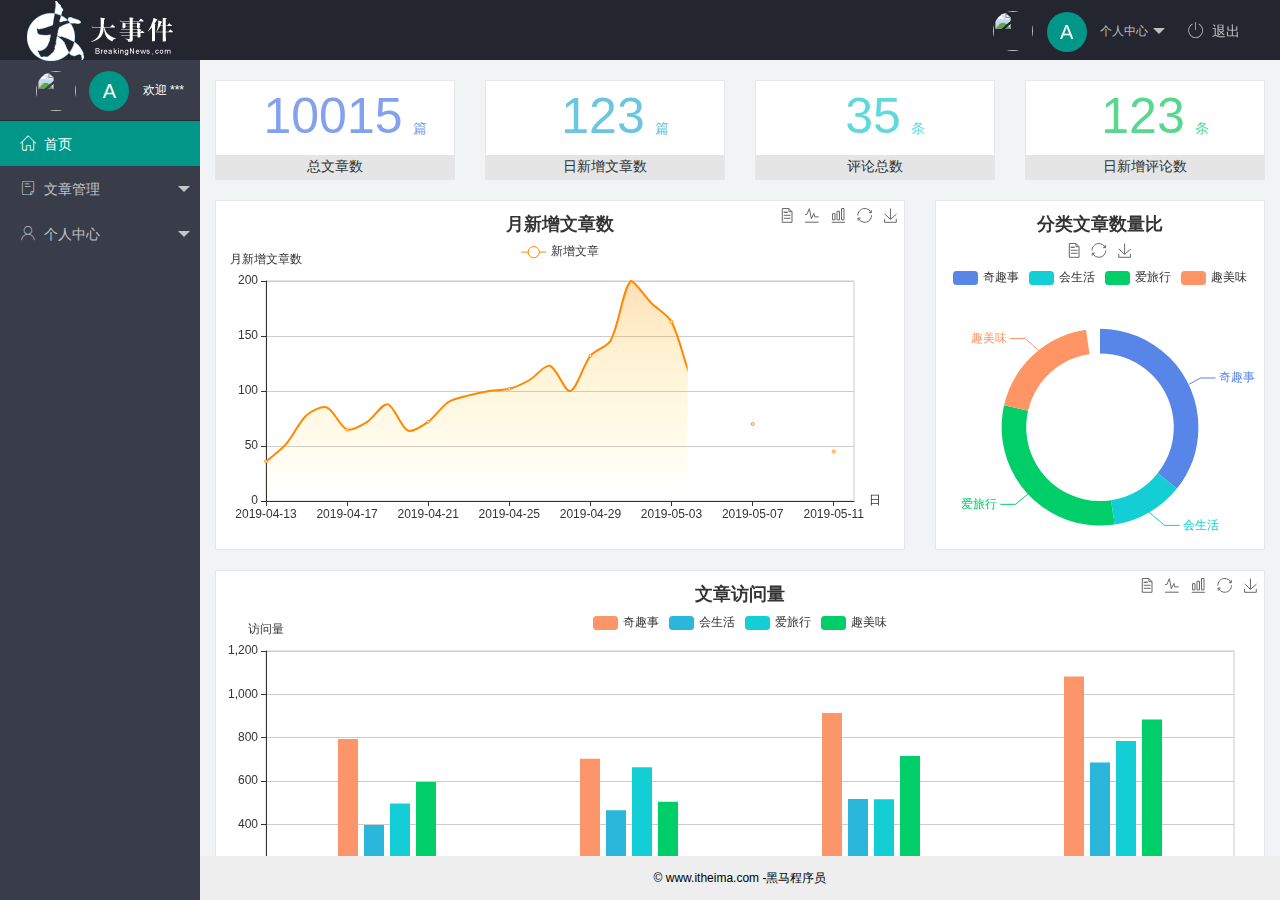
==== commit 75614f7f: "完成了个人中心功能的开发" ====
--- a/index.html
+++ b/index.html
@@ -28,9 +28,9 @@
                         个人中心
                     </a>
                     <dl class="layui-nav-child">
-                        <dd><a href="">基本资料</a></dd>
-                        <dd><a href="">更换头像</a></dd>
-                        <dd><a href="">重置密码</a></dd>
+                        <dd><a href="./user/user_info.html" target="fm">基本资料</a></dd>
+                        <dd><a href="./user/user_avatar.html" target="fm">更换头像</a></dd>
+                        <dd><a href="./user/user_pwd.html" target="fm">重置密码</a></dd>
                     </dl>
                 </li>
                 <li class="layui-nav-item "><a href="javascript:;" id="btnLogout"><span
@@ -65,9 +65,12 @@
                     <li class="layui-nav-item">
                         <a href="javascript:;"><span class="iconfont icon-user"></span>个人中心</a>
                         <dl class="layui-nav-child">
-                            <dd><a href="javascript:;"><i class="layui-icon layui-icon-app"></i>基本资料</a></dd>
-                            <dd><a href="javascript:;"><i class="layui-icon layui-icon-app"></i>更换头像</a></dd>
-                            <dd><a href="javascript:;"><i class="layui-icon layui-icon-app"></i>重置密码</a></dd>
+                            <dd><a href="./user/user_info.html" target="fm"><i
+                                        class="layui-icon layui-icon-app"></i>基本资料</a></dd>
+                            <dd><a href="./user/user_avatar.html" target="fm"><i
+                                        class="layui-icon layui-icon-app"></i>更换头像</a></dd>
+                            <dd><a href="./user/user_pwd.html" target="fm"><i
+                                        class="layui-icon layui-icon-app"></i>重置密码</a></dd>
                         </dl>
                     </li>
 
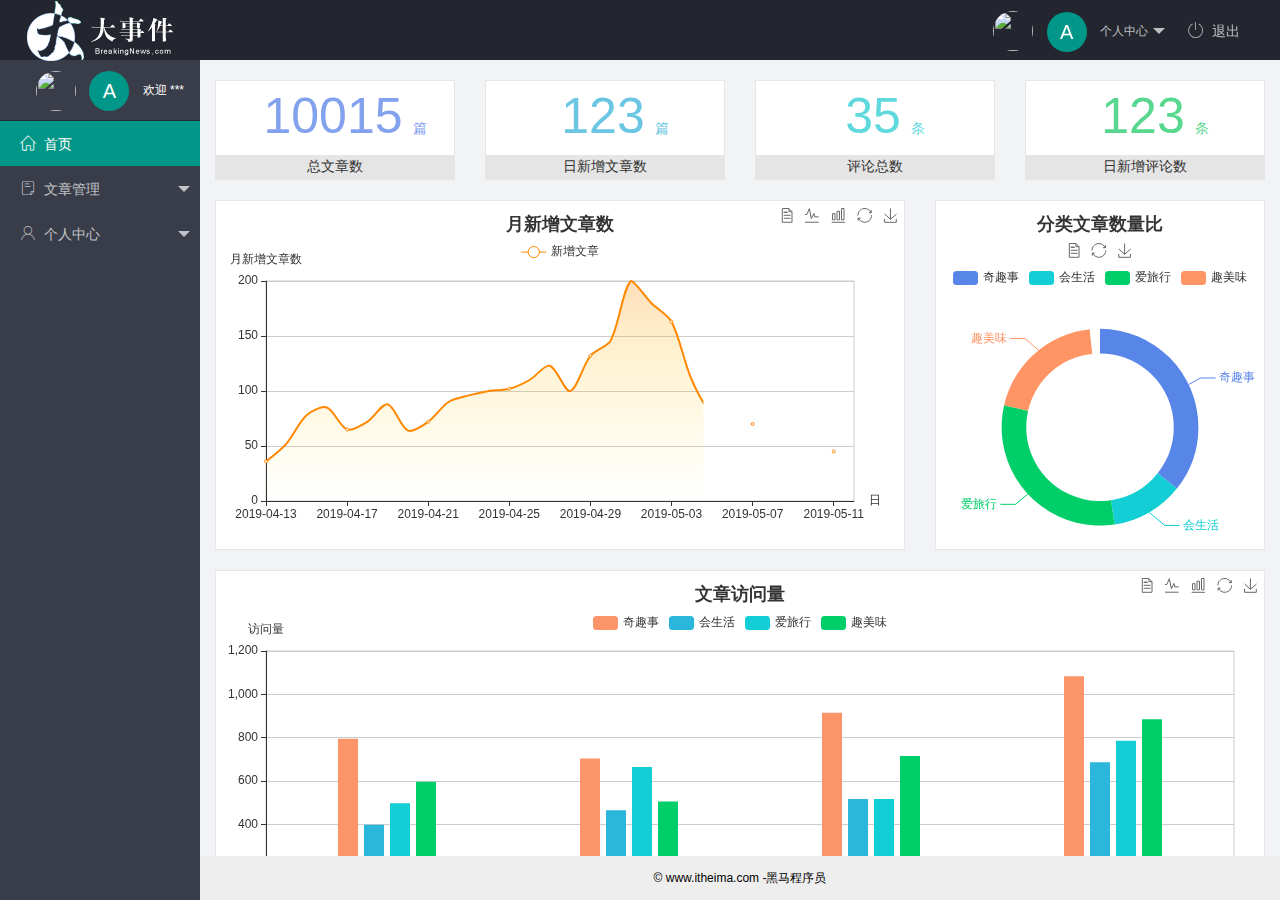
==== commit 65de7dc3: "完成文章管理相关功能的开发" ====
--- a/index.html
+++ b/index.html
@@ -57,9 +57,12 @@
                     <li class="layui-nav-item">
                         <a href="javascript:;"><span class="iconfont icon-16"></span>文章管理</a>
                         <dl class="layui-nav-child">
-                            <dd><a href="javascript:;"><i class="layui-icon layui-icon-app"></i>文章类别</a></dd>
-                            <dd><a href="javascript:;"><i class="layui-icon layui-icon-app"></i>文章列表</a></dd>
-                            <dd><a href="javascript:;"><i class="layui-icon layui-icon-app"></i>发表文章</a></dd>
+                            <dd><a href="/article/art_cate.html" target="fm"><i
+                                        class="layui-icon layui-icon-app"></i>文章类别</a></dd>
+                            <dd><a href="/article/art_list.html" target="fm"><i
+                                        class="layui-icon layui-icon-app"></i>文章列表</a></dd>
+                            <dd><a href="/article/art_pub.html" target="fm"><i
+                                        class="layui-icon layui-icon-app"></i>发表文章</a></dd>
                         </dl>
                     </li>
                     <li class="layui-nav-item">
